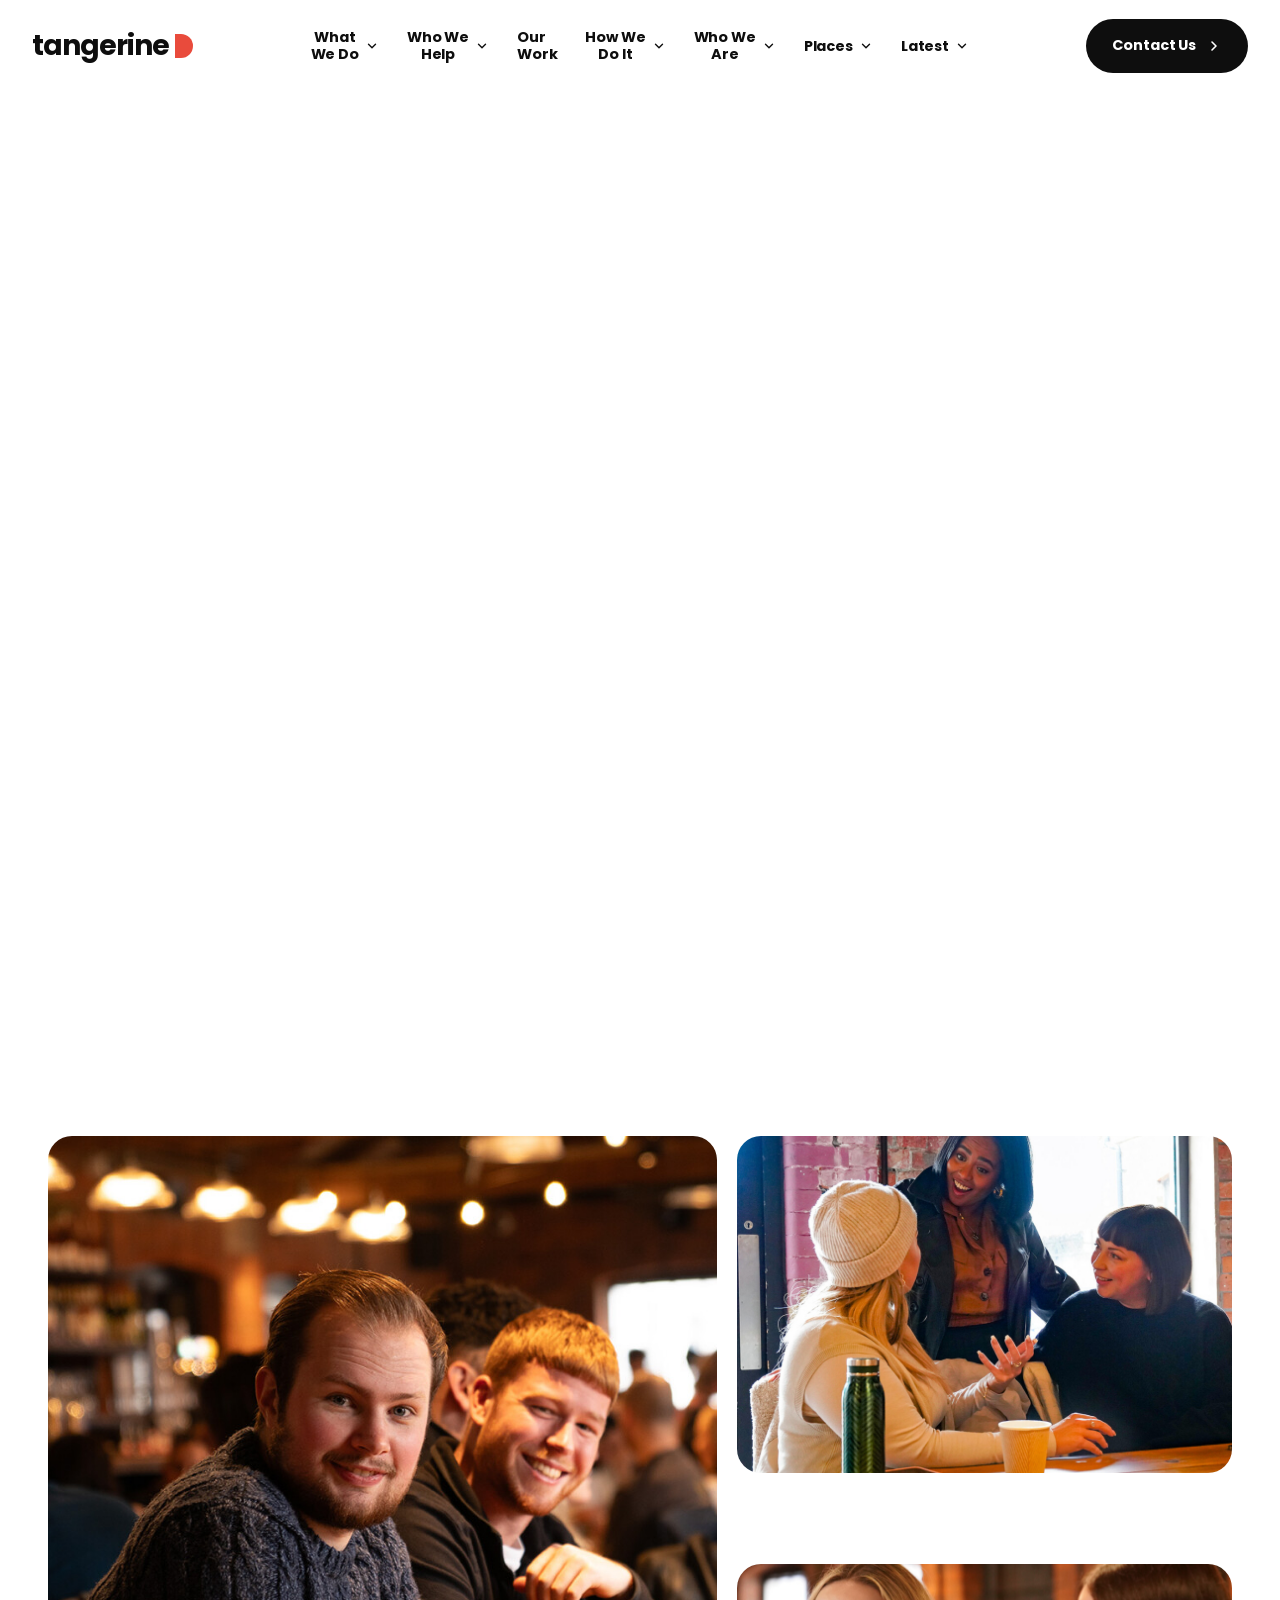
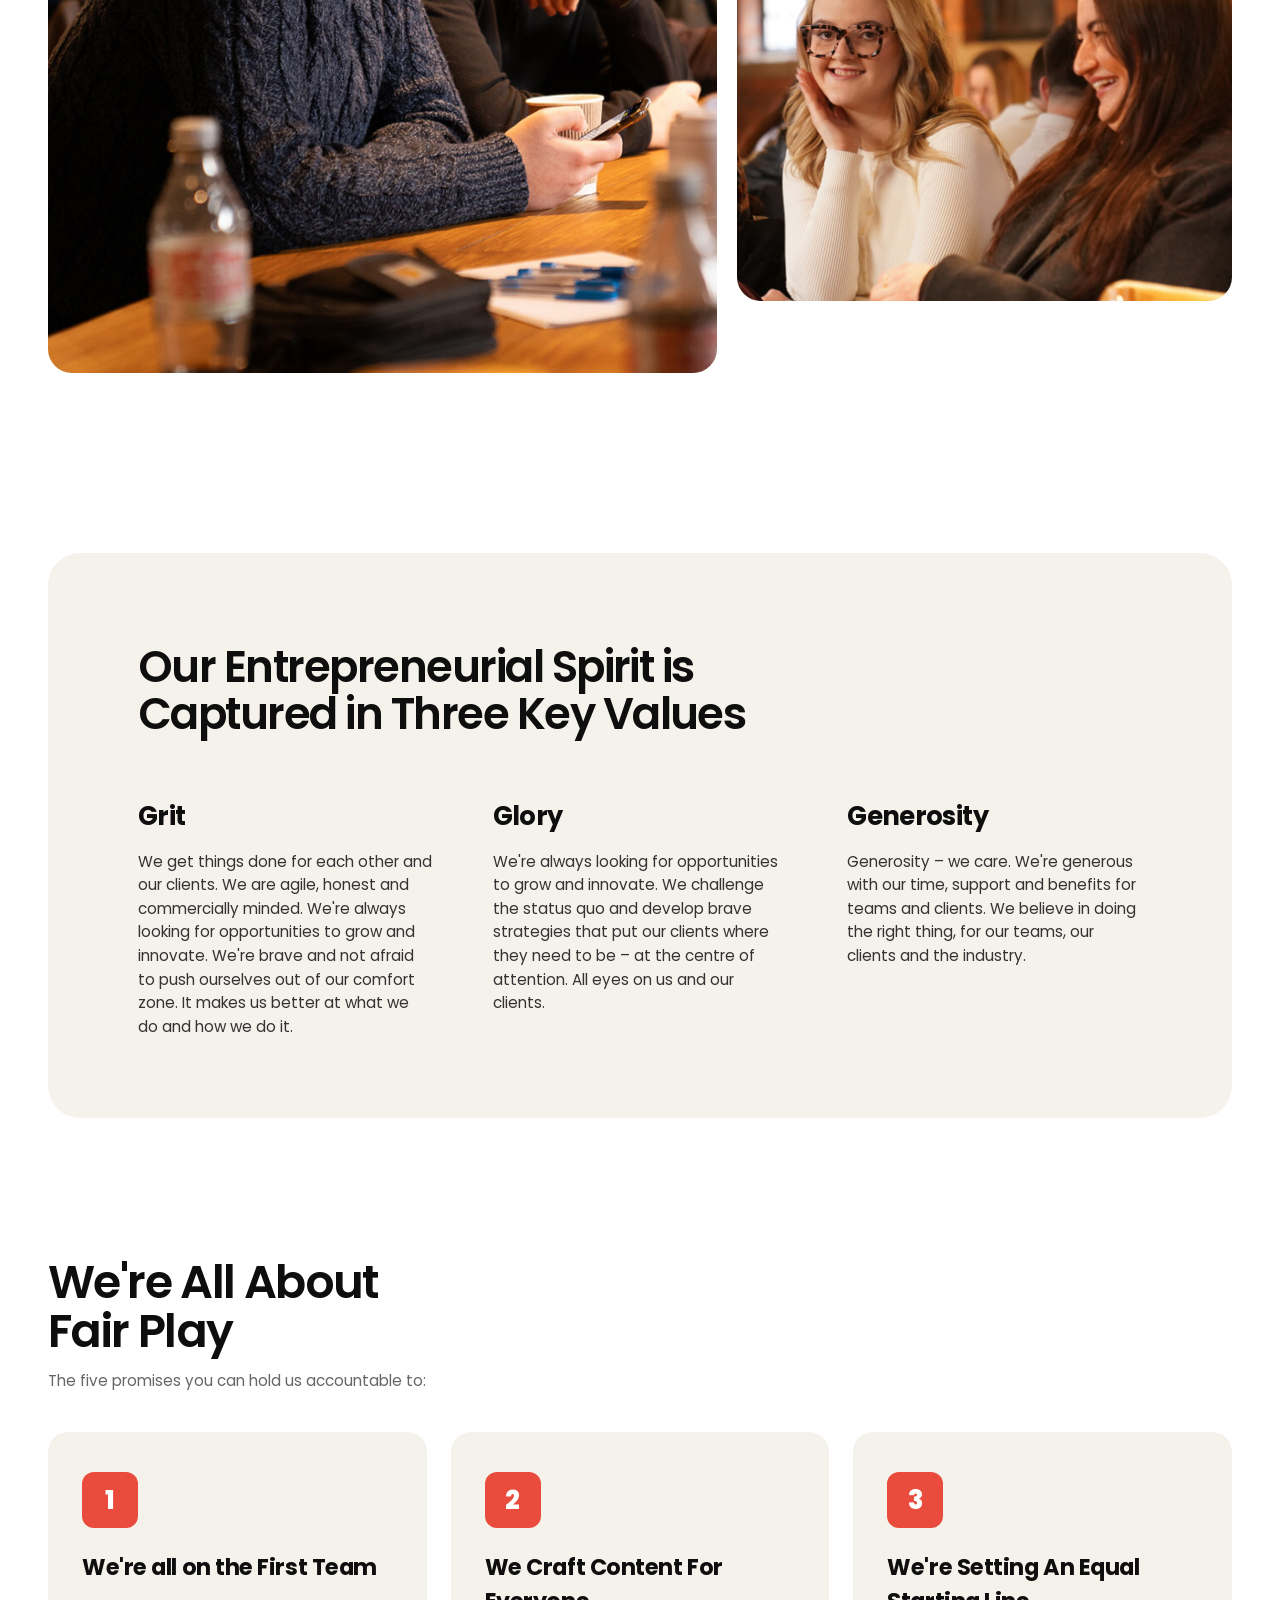
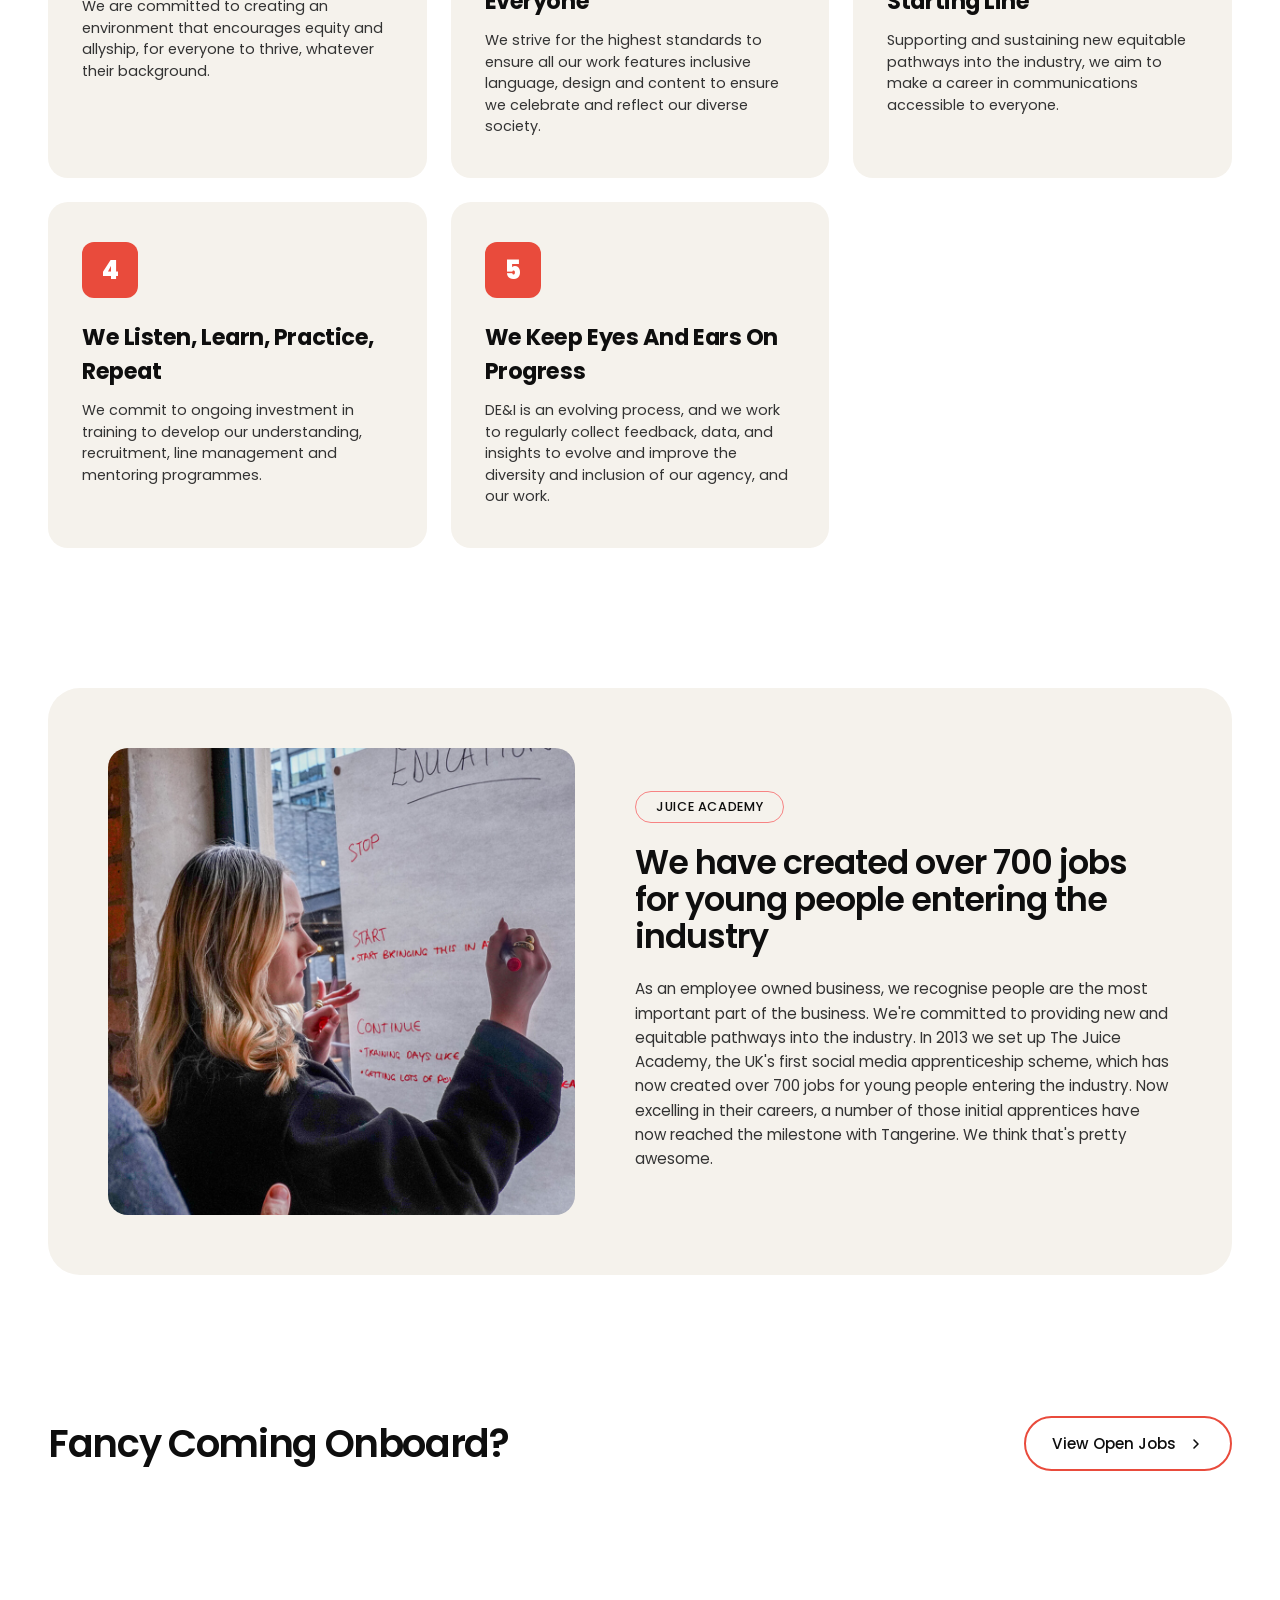
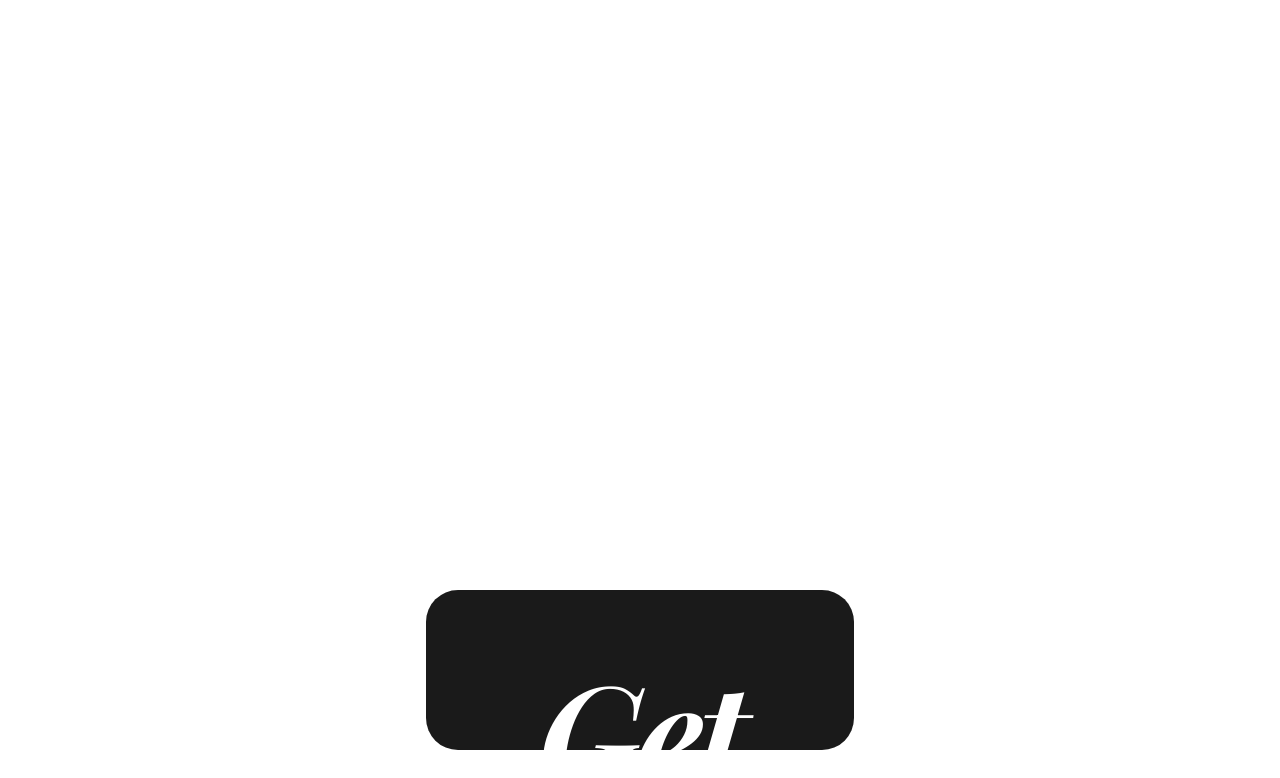
==== about.html @ 272e014d "Update" ====
<!DOCTYPE html>
<html lang="en">

<head>
  <meta charset="UTF-8" />
  <meta name="viewport" content="width=device-width, initial-scale=1.0" />
  <title>About — Tangerine</title>
  <link rel="stylesheet" href="about.css" />
  <link rel="preconnect" href="https://fonts.googleapis.com" />
  <link rel="preconnect" href="https://fonts.gstatic.com" crossorigin />
  <link href="https://fonts.googleapis.com/css2?family=Poppins:wght@400;500;600;700;800&family=Playfair+Display:ital,wght@1,600;1,700&display=swap" rel="stylesheet" />
</head>

<body>

  <!-- ============ HEADER ============ -->
  <header class="site-header">
    <div class="header-inner">
      <a href="index.html" class="logo" aria-label="Tangerine home">
        <span class="logo-text">tangerine</span>
        <span class="logo-mark" aria-hidden="true"></span>
      </a>

      <nav class="main-nav" aria-label="Primary">
        <ul class="nav-list">
          <li class="nav-item has-dropdown">
            <button class="nav-link" type="button">
              <span>What<br />We Do</span>
              <svg class="chev" viewBox="0 0 24 24" width="14" height="14"><path d="M6 9l6 6 6-6" fill="none" stroke="currentColor" stroke-width="2.4" stroke-linecap="round" stroke-linejoin="round"/></svg>
            </button>
            <div class="mega-menu"><div class="mega-inner">
              <h2 class="mega-title">What We Do</h2>
              <ul class="mega-list">
                <li><a href="pr.html" class="mega-link" style="border-top:2px solid var(--divider);"><span>PR</span></a></li>
                <li><a href="socialmedia.html" class="mega-link"><span>Social Media</span></a></li>
              </ul>
            </div></div>
          </li>

          <li class="nav-item has-dropdown">
            <button class="nav-link" type="button">
              <span>Who We<br />Help</span>
              <svg class="chev" viewBox="0 0 24 24" width="14" height="14"><path d="M6 9l6 6 6-6" fill="none" stroke="currentColor" stroke-width="2.4" stroke-linecap="round" stroke-linejoin="round"/></svg>
            </button>
            <div class="mega-menu"><div class="mega-inner">
              <h2 class="mega-title">Who We Help</h2>
              <ul class="mega-list">
                <li><a href="b2b.html" class="mega-link" style="border-top:2px solid var(--divider);"><span>B2B</span></a></li>
                <li><a href="Ecommerce.html" class="mega-link"><span>Ecommerce</span></a></li>
              </ul>
            </div></div>
          </li>

          <li class="nav-item">
            <a href="our-work.html" class="nav-link"><span>Our<br />Work</span></a>
          </li>

          <li class="nav-item has-dropdown">
            <button class="nav-link" type="button">
              <span>How We<br />Do It</span>
              <svg class="chev" viewBox="0 0 24 24" width="14" height="14"><path d="M6 9l6 6 6-6" fill="none" stroke="currentColor" stroke-width="2.4" stroke-linecap="round" stroke-linejoin="round"/></svg>
            </button>
            <div class="mega-menu"><div class="mega-inner">
              <h2 class="mega-title">How We Do It</h2>
              <ul class="mega-list">
                <li><a href="strategy.html" class="mega-link" style="border-top:2px solid var(--divider);"><span>Strategy</span></a></li>
              </ul>
            </div></div>
          </li>

          <li class="nav-item has-dropdown">
            <button class="nav-link" type="button">
              <span>Who We<br />Are</span>
              <svg class="chev" viewBox="0 0 24 24" width="14" height="14"><path d="M6 9l6 6 6-6" fill="none" stroke="currentColor" stroke-width="2.4" stroke-linecap="round" stroke-linejoin="round"/></svg>
            </button>
            <div class="mega-menu"><div class="mega-inner">
              <h2 class="mega-title">Who We Are</h2>
              <ul class="mega-list">
                <li><a href="about.html" class="mega-link" style="border-top:2px solid var(--divider);"><span>About Tangerine</span></a></li>
                <li><a href="our-careers.html" class="mega-link"><span>Our Careers</span></a></li>
              </ul>
            </div></div>
          </li>

          <li class="nav-item has-dropdown">
            <button class="nav-link" type="button">
              <span>Places</span>
              <svg class="chev" viewBox="0 0 24 24" width="14" height="14"><path d="M6 9l6 6 6-6" fill="none" stroke="currentColor" stroke-width="2.4" stroke-linecap="round" stroke-linejoin="round"/></svg>
            </button>
            <div class="mega-menu"><div class="mega-inner">
              <h2 class="mega-title">Places</h2>
              <ul class="mega-list">
                <li><a href="#" class="mega-link" style="border-top:2px solid var(--divider);"><span>Retriva</span></a></li>
                <li><a href="#" class="mega-link"><span>Micro-Lobby</span></a></li>
              </ul>
            </div></div>
          </li>

          <li class="nav-item has-dropdown">
            <button class="nav-link" type="button">
              <span>Latest</span>
              <svg class="chev" viewBox="0 0 24 24" width="14" height="14"><path d="M6 9l6 6 6-6" fill="none" stroke="currentColor" stroke-width="2.4" stroke-linecap="round" stroke-linejoin="round"/></svg>
            </button>
            <div class="mega-menu"><div class="mega-inner">
              <h2 class="mega-title">Latest</h2>
              <ul class="mega-list">
                <li><a href="#" class="mega-link" style="border-top:2px solid var(--divider);"><span>Our Blog</span></a></li>
                <li><a href="#" class="mega-link"><span>Our Reports</span></a></li>
              </ul>
            </div></div>
          </li>
        </ul>
      </nav>

      <a href="#" class="cta-button">
        <span class="cta-text">
          <span class="cta-text-inner">Contact Us</span>
          <span class="cta-text-inner cta-text-alt" aria-hidden="true">Contact Us</span>
        </span>
        <svg class="cta-arrow" viewBox="0 0 24 24" width="16" height="16"><path d="M9 6l6 6-6 6" fill="none" stroke="currentColor" stroke-width="2.4" stroke-linecap="round" stroke-linejoin="round"/></svg>
      </a>
      <button class="menu-toggle" id="menuToggle" type="button" aria-label="Open menu" aria-expanded="false" aria-controls="mobileMenu">
        <span></span><span></span><span></span>
      </button>
    </div>
  </header>

  <!-- ============ MOBILE MENU ============ -->
  <div class="mobile-menu" id="mobileMenu" aria-hidden="true">
    <button class="mm-close" id="menuClose" type="button" aria-label="Close menu">
      <svg viewBox="0 0 24 24" width="28" height="28"><path d="M6 6l12 12M18 6L6 18" fill="none" stroke="currentColor" stroke-width="2.4" stroke-linecap="round"/></svg>
    </button>

    <div class="mm-panels">
      <nav class="mm-panel is-active" data-panel="main" aria-label="Mobile">
        <ul class="mm-list">
          <li><a href="index.html" class="mm-link">Homepage</a></li>
          <li><button type="button" class="mm-link mm-more" data-open="what">What We Do <svg viewBox="0 0 24 24" width="28" height="28"><path d="M9 5l7 7-7 7" fill="none" stroke="currentColor" stroke-width="2.6" stroke-linecap="round" stroke-linejoin="round"/></svg></button></li>
          <li><button type="button" class="mm-link mm-more" data-open="help">Who We Help <svg viewBox="0 0 24 24" width="28" height="28"><path d="M9 5l7 7-7 7" fill="none" stroke="currentColor" stroke-width="2.6" stroke-linecap="round" stroke-linejoin="round"/></svg></button></li>
          <li><a href="our-work.html" class="mm-link">Our Work</a></li>
          <li><button type="button" class="mm-link mm-more" data-open="how">How We Do It <svg viewBox="0 0 24 24" width="28" height="28"><path d="M9 5l7 7-7 7" fill="none" stroke="currentColor" stroke-width="2.6" stroke-linecap="round" stroke-linejoin="round"/></svg></button></li>
          <li><button type="button" class="mm-link mm-more" data-open="who">Who We Are <svg viewBox="0 0 24 24" width="28" height="28"><path d="M9 5l7 7-7 7" fill="none" stroke="currentColor" stroke-width="2.6" stroke-linecap="round" stroke-linejoin="round"/></svg></button></li>
          <li><button type="button" class="mm-link mm-more" data-open="places">Places <svg viewBox="0 0 24 24" width="28" height="28"><path d="M9 5l7 7-7 7" fill="none" stroke="currentColor" stroke-width="2.6" stroke-linecap="round" stroke-linejoin="round"/></svg></button></li>
          <li><button type="button" class="mm-link mm-more" data-open="latest">Latest <svg viewBox="0 0 24 24" width="28" height="28"><path d="M9 5l7 7-7 7" fill="none" stroke="currentColor" stroke-width="2.6" stroke-linecap="round" stroke-linejoin="round"/></svg></button></li>
        </ul>
      </nav>

      <nav class="mm-panel" data-panel="what">
        <button type="button" class="mm-link mm-back"><svg viewBox="0 0 24 24" width="26" height="26"><path d="M15 5l-7 7 7 7" fill="none" stroke="currentColor" stroke-width="2.6" stroke-linecap="round" stroke-linejoin="round"/></svg> Back</button>
        <ul class="mm-list">
          <li><a href="pr.html" class="mm-link">PR</a></li>
          <li><a href="socialmedia.html" class="mm-link">Social Media</a></li>
        </ul>
      </nav>

      <nav class="mm-panel" data-panel="help">
        <button type="button" class="mm-link mm-back"><svg viewBox="0 0 24 24" width="26" height="26"><path d="M15 5l-7 7 7 7" fill="none" stroke="currentColor" stroke-width="2.6" stroke-linecap="round" stroke-linejoin="round"/></svg> Back</button>
        <ul class="mm-list">
          <li><a href="b2b.html" class="mm-link">B2B</a></li>
          <li><a href="Ecommerce.html" class="mm-link">Ecommerce</a></li>
        </ul>
      </nav>

      <nav class="mm-panel" data-panel="how">
        <button type="button" class="mm-link mm-back"><svg viewBox="0 0 24 24" width="26" height="26"><path d="M15 5l-7 7 7 7" fill="none" stroke="currentColor" stroke-width="2.6" stroke-linecap="round" stroke-linejoin="round"/></svg> Back</button>
        <ul class="mm-list">
          <li><a href="strategy.html" class="mm-link">Strategy</a></li>
        </ul>
      </nav>

      <nav class="mm-panel" data-panel="who">
        <button type="button" class="mm-link mm-back"><svg viewBox="0 0 24 24" width="26" height="26"><path d="M15 5l-7 7 7 7" fill="none" stroke="currentColor" stroke-width="2.6" stroke-linecap="round" stroke-linejoin="round"/></svg> Back</button>
        <ul class="mm-list">
          <li><a href="about.html" class="mm-link">About Tangerine</a></li>
          <li><a href="our-careers.html" class="mm-link">Our Careers</a></li>
        </ul>
      </nav>

      <nav class="mm-panel" data-panel="places">
        <button type="button" class="mm-link mm-back"><svg viewBox="0 0 24 24" width="26" height="26"><path d="M15 5l-7 7 7 7" fill="none" stroke="currentColor" stroke-width="2.6" stroke-linecap="round" stroke-linejoin="round"/></svg> Back</button>
        <ul class="mm-list">
          <li><a href="#" class="mm-link">Retriva</a></li>
          <li><a href="#" class="mm-link">Micro-Lobby</a></li>
        </ul>
      </nav>

      <nav class="mm-panel" data-panel="latest">
        <button type="button" class="mm-link mm-back"><svg viewBox="0 0 24 24" width="26" height="26"><path d="M15 5l-7 7 7 7" fill="none" stroke="currentColor" stroke-width="2.6" stroke-linecap="round" stroke-linejoin="round"/></svg> Back</button>
        <ul class="mm-list">
          <li><a href="#" class="mm-link">Our Blog</a></li>
          <li><a href="#" class="mm-link">Our Reports</a></li>
        </ul>
      </nav>
    </div>

    <div class="mm-footer"><a href="#" class="mm-contact">Contact Us</a></div>
  </div>

  <!-- ============ MAIN ============ -->
  <main>

    <section class="about-hero" id="aboutHero">
      <div class="about-hero-inner">
        <img src="images/about-hero.jpg" alt="Tangerine team standing outside the office" />
      </div>
    </section>

    <section class="about-intro" id="aboutIntro">
      <div class="about-intro-inner">
        <h2 class="about-intro-title" data-split>Campaign's Top<br>100 Best Places<br>to Work 2025</h2>
        <div class="about-intro-body">
          <p data-split="0.4">We are a team of 110+ entrepreneurs, experts in our respective fields. As former journalists, award-winning creators and data specialists, we know what it takes to put your brand in the moments that matter and we make it happen.</p>
          <p data-split="0.4">Fiercely independent and employee-owned we care about doing the right thing, which is why we're generous with our time, support and benefits for our teams, clients and the industry.</p>
        </div>
      </div>
    </section>

    <section class="about-grid-section" id="aboutGrid">
      <div class="about-grid-inner">
        <a href="#" class="about-card about-card-large">
          <img src="images/about-grid-1.jpg" alt="Team members at a table" />
        </a>
        <a href="#" class="about-card about-card-small">
          <img src="images/about-grid-2.jpg" alt="Team members talking" />
        </a>
        <a href="#" class="about-card about-card-small">
          <img src="images/about-grid-3.jpg" alt="Team members smiling" />
        </a>
      </div>
    </section>

    <section class="about-values" id="aboutValues">
      <div class="about-values-inner">
        <h2 class="about-values-title" data-split>Our Entrepreneurial Spirit is Captured in Three Key Values</h2>
        <div class="about-values-grid">
          <div class="about-value">
            <h3>Grit</h3>
            <p>We get things done for each other and our clients. We are agile, honest and commercially minded. We're always looking for opportunities to grow and innovate. We're brave and not afraid to push ourselves out of our comfort zone. It makes us better at what we do and how we do it.</p>
          </div>
          <div class="about-value">
            <h3>Glory</h3>
            <p>We're always looking for opportunities to grow and innovate. We challenge the status quo and develop brave strategies that put our clients where they need to be – at the centre of attention. All eyes on us and our clients.</p>
          </div>
          <div class="about-value">
            <h3>Generosity</h3>
            <p>Generosity – we care. We're generous with our time, support and benefits for teams and clients. We believe in doing the right thing, for our teams, our clients and the industry.</p>
          </div>
        </div>
      </div>
    </section>

    <section class="about-fair" id="aboutFair">
      <div class="about-fair-inner">
        <h2 class="about-fair-title" data-split>We're All About<br>Fair Play</h2>
        <p class="about-fair-sub" data-split="0.3">The five promises you can hold us accountable to:</p>

        <div class="about-fair-slider-wrap">
          <div class="about-fair-viewport" id="fairViewport">
            <div class="about-fair-track" id="fairTrack">

              <div class="fair-card">
                <span class="fair-number">1</span>
                <h3 class="fair-title">We're all on the First Team</h3>
                <p class="fair-copy">We are committed to creating an environment that encourages equity and allyship, for everyone to thrive, whatever their background.</p>
              </div>

              <div class="fair-card">
                <span class="fair-number">2</span>
                <h3 class="fair-title">We Craft Content For Everyone</h3>
                <p class="fair-copy">We strive for the highest standards to ensure all our work features inclusive language, design and content to ensure we celebrate and reflect our diverse society.</p>
              </div>

              <div class="fair-card">
                <span class="fair-number">3</span>
                <h3 class="fair-title">We're Setting An Equal Starting Line</h3>
                <p class="fair-copy">Supporting and sustaining new equitable pathways into the industry, we aim to make a career in communications accessible to everyone.</p>
              </div>

              <div class="fair-card">
                <span class="fair-number">4</span>
                <h3 class="fair-title">We Listen, Learn, Practice, Repeat</h3>
                <p class="fair-copy">We commit to ongoing investment in training to develop our understanding, recruitment, line management and mentoring programmes.</p>
              </div>

              <div class="fair-card">
                <span class="fair-number">5</span>
                <h3 class="fair-title">We Keep Eyes And Ears On Progress</h3>
                <p class="fair-copy">DE&amp;I is an evolving process, and we work to regularly collect feedback, data, and insights to evolve and improve the diversity and inclusion of our agency, and our work.</p>
              </div>

            </div>
          </div>

          <!-- Arrows only — same as careers page -->
          <div class="fair-nav" aria-label="Fair Play slider navigation">
            <button type="button" class="fair-arrow" id="fairPrev" aria-label="Previous card">
              <svg viewBox="0 0 24 24" width="20" height="20"><path d="M15 5l-7 7 7 7" fill="none" stroke="currentColor" stroke-width="2.4" stroke-linecap="round" stroke-linejoin="round"/></svg>
            </button>
            <button type="button" class="fair-arrow" id="fairNext" aria-label="Next card">
              <svg viewBox="0 0 24 24" width="20" height="20"><path d="M9 5l7 7-7 7" fill="none" stroke="currentColor" stroke-width="2.4" stroke-linecap="round" stroke-linejoin="round"/></svg>
            </button>
          </div>
        </div>
      </div>
    </section>

    <section class="about-juice" id="aboutJuice">
      <div class="about-juice-inner">
        <div class="about-juice-image">
          <img src="images/about-juice.jpg" alt="Juice Academy graduate presenting" />
        </div>
        <div class="about-juice-copy">
          <span class="about-juice-badge">Juice Academy</span>
          <h2 class="about-juice-title" data-split>We have created over 700 jobs for young people entering the industry</h2>
          <p data-split="0.4">As an employee owned business, we recognise people are the most important part of the business. We're committed to providing new and equitable pathways into the industry. In 2013 we set up The Juice Academy, the UK's first social media apprenticeship scheme, which has now created over 700 jobs for young people entering the industry. Now excelling in their careers, a number of those initial apprentices have now reached the milestone with Tangerine. We think that's pretty awesome.</p>
        </div>
      </div>
    </section>

    <section class="about-cta" id="aboutCta">
      <div class="about-cta-inner">
        <h2 class="about-cta-title" data-split>Fancy Coming Onboard?</h2>
        <a href="our-careers.html" class="about-cta-button">
          <span>View Open Jobs</span>
          <svg viewBox="0 0 24 24" width="16" height="16"><path d="M9 6l6 6-6 6" fill="none" stroke="currentColor" stroke-width="2.4" stroke-linecap="round" stroke-linejoin="round"/></svg>
        </a>
      </div>
    </section>

  </main>

  <!-- ============ FOOTER ============ -->
  <footer class="site-footer" id="siteFooter">
    <div class="footer-box" id="footerBox">
      <div class="footer-content">
        <h2 class="footer-heading">Get in touch</h2>
        <a href="#" class="footer-pill footer-contact">Contact Us</a>
        <p class="footer-tagline">Born in PR.<br />Raised in Social.<br />Digitally Native.</p>

        <div class="footer-grid">
          <div class="footer-socials">
            <a href="#" class="footer-pill">Instagram</a>
            <a href="#" class="footer-pill">Linkedin</a>
            <a href="#" class="footer-pill">X</a>
            <a href="#" class="footer-pill">YouTube</a>
          </div>

          <div class="footer-col">
            <h4>What We Do</h4>
            <a href="pr.html">PR</a><a href="socialmedia.html">Social</a><a href="our-work.html">Our Work</a>
          </div>
          <div class="footer-col">
            <h4>Who We Help</h4>
            <a href="b2b.html">B2B</a><a href="Ecommerce.html">Ecommerce</a><a href="#">Corporate</a>
          </div>
          <div class="footer-col">
            <h4>How We Do It</h4>
            <a href="strategy.html">Strategy</a>
          </div>
          <div class="footer-col">
            <h4>Who We Are</h4>
            <a href="about.html">About us</a><a href="our-careers.html">Careers</a><a href="#">Latest</a><a href="#">Contact</a>
          </div>
        </div>

        <div class="footer-bottom">
          <p>© 2026 Tangerine Bespoke website by <a href="#">mwb-agency.com</a></p>
          <div class="footer-legal">
            <a href="#">Privacy Policy</a><a href="#">Cookies Policy</a><a href="#">Terms of use</a><a href="#">Carbon Reduction Plan</a>
          </div>
        </div>
      </div>
    </div>
  </footer>

  <script>
    const header = document.querySelector('.site-header');
    window.addEventListener('scroll', () => header.classList.toggle('scrolled', window.scrollY > 8));

    // Footer box grow
    (function () {
      const footer = document.getElementById('siteFooter');
      const box = document.getElementById('footerBox');
      if (!footer || !box) return;
      function measure() {
        box.style.transition = 'none';
        box.style.width = '100%'; box.style.height = 'auto';
        const h = box.offsetHeight;
        box.style.width = ''; box.style.height = '';
        void box.offsetWidth;
        box.style.transition = '';
        footer.style.setProperty('--footer-h', h + 'px');
      }
      measure();
      window.addEventListener('load', measure);
      window.addEventListener('resize', measure);
      new IntersectionObserver((entries) => {
        entries.forEach(e => footer.classList.toggle('in-view', e.isIntersecting));
      }, { threshold: 0.25 }).observe(footer);
    })();

    // Mobile menu
    (function () {
      const toggle = document.getElementById('menuToggle');
      const menu = document.getElementById('mobileMenu');
      const closeBtn = document.getElementById('menuClose');
      if (!toggle || !menu || !closeBtn) return;
      const panels = menu.querySelectorAll('.mm-panel');
      const showPanel = name => panels.forEach(p => p.classList.toggle('is-active', p.dataset.panel === name));
      const openMenu = () => {
        showPanel('main');
        menu.classList.add('is-open');
        menu.setAttribute('aria-hidden', 'false');
        toggle.setAttribute('aria-expanded', 'true');
        document.body.classList.add('menu-open');
      };
      const closeMenu = () => {
        menu.classList.remove('is-open');
        menu.setAttribute('aria-hidden', 'true');
        toggle.setAttribute('aria-expanded', 'false');
        document.body.classList.remove('menu-open');
      };
      toggle.addEventListener('click', openMenu);
      closeBtn.addEventListener('click', closeMenu);
      menu.querySelectorAll('[data-open]').forEach(btn => btn.addEventListener('click', () => showPanel(btn.dataset.open)));
      menu.querySelectorAll('.mm-back').forEach(btn => btn.addEventListener('click', () => showPanel('main')));
      menu.querySelectorAll('a').forEach(a => a.addEventListener('click', closeMenu));
      document.addEventListener('keydown', e => {
        if (e.key === 'Escape' && menu.classList.contains('is-open')) closeMenu();
      });
      window.addEventListener('resize', () => { if (window.innerWidth > 1024) closeMenu(); });
    })();

    // Split text into animated words
    (function () {
      document.querySelectorAll('[data-split]').forEach(el => {
        const step = parseFloat(el.dataset.split) || 1;
        let i = 0;
        const walk = (node) => {
          Array.from(node.childNodes).forEach(n => {
            if (n.nodeType === 3) {
              const frag = document.createDocumentFragment();
              n.textContent.split(/(\s+)/).forEach(part => {
                if (!part) return;
                if (/^\s+$/.test(part)) { frag.appendChild(document.createTextNode(' ')); return; }
                const s = document.createElement('span');
                s.style.setProperty('--d', Math.round(i++ * step * 10) / 10);
                s.textContent = part;
                frag.appendChild(s);
              });
              node.replaceChild(frag, n);
            } else if (n.nodeType === 1 && n.tagName !== 'BR') walk(n);
          });
        };
        walk(el);
      });
    })();

    // Reversible reveal on scroll
    (function () {
      const targets = ['aboutHero', 'aboutIntro', 'aboutGrid', 'aboutValues', 'aboutFair', 'aboutJuice', 'aboutCta'];
      targets.forEach(id => {
        const el = document.getElementById(id);
        if (!el) return;
        new IntersectionObserver((entries) => {
          entries.forEach(e => {
            e.target.classList.toggle('in-view', e.isIntersecting);
          });
        }, { threshold: 0.15, rootMargin: '-5% 0px -10% 0px' }).observe(el);
      });
    })();

    // Image cards reversible reveal
    (function () {
      const cards = document.querySelectorAll('.about-card');
      if (!cards.length) return;
      const io = new IntersectionObserver((entries) => {
        entries.forEach(en => {
          en.target.classList.toggle('is-shown', en.isIntersecting);
        });
      }, { threshold: 0.1, rootMargin: '-5% 0px -10% 0px' });
      cards.forEach(c => io.observe(c));
    })();

    // ---- FAIR PLAY SLIDER (same logic as careers page) ----
    (function () {
      const track = document.getElementById('fairTrack');
      const prevBtn = document.getElementById('fairPrev');
      const nextBtn = document.getElementById('fairNext');
      if (!track || !prevBtn || !nextBtn) return;

      const cards = track.querySelectorAll('.fair-card');
      let index = 0;

      function goTo(i) {
        index = Math.max(0, Math.min(cards.length - 1, i));
        const card = cards[index];
        const offset = card.offsetLeft - track.offsetLeft;
        track.style.transform = `translateX(-${offset}px)`;
        prevBtn.disabled = index === 0;
        nextBtn.disabled = index === cards.length - 1;
      }

      prevBtn.addEventListener('click', () => goTo(index - 1));
      nextBtn.addEventListener('click', () => goTo(index + 1));

      window.addEventListener('resize', () => {
        if (window.innerWidth > 900) {
          track.style.transform = '';
          prevBtn.disabled = false;
          nextBtn.disabled = false;
        } else {
          goTo(index);
        }
      });

      if (window.innerWidth <= 900) goTo(0);
    })();
  </script>

</body>

</html>
---- about.css ----
/* ==========================================================
   ABOUT PAGE STYLESHEET
   ========================================================== */

* {
    margin: 0;
    padding: 0;
    box-sizing: border-box;
}

:root {
    --bg: #ffffff;
    --ink: #0e0e0e;
    --accent: #e94b3c;
    --panel-bg: #ffffff;
    --divider: #1a1a1a;
    --header-h: 100px;
    --header-pad: 48px;
}

body {
    font-family: 'Poppins', 'Helvetica Neue', Arial, sans-serif;
    background: var(--bg);
    color: var(--ink);
    -webkit-font-smoothing: antialiased;
    -moz-osx-font-smoothing: grayscale;
    overflow-x: clip;
}

img,
video,
svg {
    max-width: 100%;
}

/* =============== HEADER =============== */
.site-header {
    position: sticky;
    top: 0;
    z-index: 100;
    background: var(--bg);
    border-bottom: 1px solid transparent;
    transition: border-color 0.3s ease, box-shadow 0.3s ease;
}

.site-header.scrolled {
    border-bottom-color: #ececec;
    box-shadow: 0 6px 24px rgba(0, 0, 0, 0.04);
}

.header-inner {
    max-width: 1500px;
    margin: 0 auto;
    height: var(--header-h);
    padding: 0 var(--header-pad);
    display: flex;
    align-items: center;
    justify-content: space-between;
    gap: 32px;
}

.logo {
    display: inline-flex;
    align-items: center;
    gap: 6px;
    text-decoration: none;
    color: var(--ink);
    flex-shrink: 0;
}

.logo-text {
    font-size: 2rem;
    font-weight: 700;
    letter-spacing: -0.035em;
    line-height: 1;
}

.logo-mark {
    width: 22px;
    height: 30px;
    background: var(--accent);
    border-radius: 0 100px 100px 0;
    display: inline-block;
    transition: transform 0.35s cubic-bezier(0.65, 0, 0.35, 1);
}

.logo:hover .logo-mark {
    transform: translateX(4px);
}

.main-nav {
    flex: 1;
    display: flex;
    justify-content: center;
    align-items: stretch;
    height: 100%;
}

.nav-list {
    display: flex;
    align-items: stretch;
    gap: 42px;
    list-style: none;
    height: 100%;
}

.nav-item {
    display: flex;
    align-items: center;
    position: static;
}

.nav-link {
    background: none;
    border: 0;
    font: inherit;
    color: var(--ink);
    cursor: pointer;
    display: inline-flex;
    align-items: center;
    gap: 6px;
    padding: 6px 0;
    text-decoration: none;
    font-size: 1rem;
    font-weight: 700;
    line-height: 1.15;
    letter-spacing: -0.01em;
    transition: color 0.25s ease;
}

.nav-link>span {
    white-space: nowrap;
}

.nav-item:hover>.nav-link,
.nav-link:hover {
    color: #9a9a9a;
}

.chev {
    color: var(--ink);
    flex-shrink: 0;
    transition: transform 0.3s cubic-bezier(0.65, 0, 0.35, 1);
}

.nav-item.has-dropdown:hover>.nav-link .chev {
    transform: rotate(180deg);
}

.mega-menu {
    position: absolute;
    top: 101%;
    left: 0;
    right: 0;
    padding: 8px 24px 24px;
    z-index: 90;
    visibility: hidden;
    opacity: 0;
    transform: translateY(-10px);
    pointer-events: none;
    transition: opacity 0.25s ease, transform 0.35s cubic-bezier(0.65, 0, 0.35, 1), visibility 0s linear 0.25s;
}

.nav-item.has-dropdown:hover .mega-menu {
    visibility: visible;
    opacity: 1;
    transform: translateY(0);
    pointer-events: auto;
    transition: opacity 0.25s ease, transform 0.35s cubic-bezier(0.65, 0, 0.35, 1), visibility 0s;
}

.mega-inner {
    background: var(--panel-bg);
    padding: 30px;
    border-radius: 24px;
    box-shadow: 0 20px 60px rgba(0, 0, 0, 0.08), 0 4px 12px rgba(0, 0, 0, 0.04);
    max-width: 1200px;
    margin: 0 auto;
    display: grid;
    grid-template-columns: 1fr 1fr;
    gap: 64px;
    align-items: start;
}

.mega-title {
    font-size: clamp(1.75rem, 5vw, 3.5rem);
    font-weight: 600;
    letter-spacing: -0.035em;
    line-height: 1;
    color: var(--ink);
}

.mega-list {
    list-style: none;
    display: flex;
    flex-direction: column;
}

.mega-list li {
    border-bottom: 2px solid var(--divider);
}

.mega-link {
    display: block;
    padding: 4px;
    font-size: clamp(0.5rem, 2.4vw, 1.5rem);
    font-weight: 600;
    letter-spacing: -0.02em;
    text-decoration: none;
    color: #c4c4c4;
    transition: color 0.25s ease;
}

.mega-link:hover {
    color: var(--ink);
}

.cta-button {
    position: relative;
    display: inline-flex;
    align-items: center;
    justify-content: center;
    gap: 10px;
    padding: 22px 34px;
    background: var(--ink);
    color: #fff;
    text-decoration: none;
    border-radius: 999px;
    font-size: 1rem;
    font-weight: 700;
    letter-spacing: -0.01em;
    white-space: nowrap;
    overflow: hidden;
    transition: transform 0.3s ease;
    flex-shrink: 0;
}

.cta-button:active {
    transform: scale(0.97);
}

.cta-text {
    position: relative;
    z-index: 1;
    display: inline-block;
    height: 1.2em;
    overflow: hidden;
    line-height: 1.2em;
    vertical-align: middle;
}

.cta-text-inner {
    display: block;
    height: 1.2em;
    line-height: 1.2em;
    transition: transform 0.5s cubic-bezier(0.65, 0, 0.35, 1);
}

.cta-text-alt {
    font-family: 'Playfair Display', Georgia, serif;
    font-style: italic;
    font-weight: 600;
    letter-spacing: 0;
}

.cta-button:hover .cta-text-inner {
    transform: translateY(-100%);
}

.cta-arrow {
    position: relative;
    z-index: 1;
    transition: transform 0.35s cubic-bezier(0.65, 0, 0.35, 1);
}

.cta-button:hover .cta-arrow {
    transform: translateX(4px);
}

.menu-toggle {
    display: none;
    width: 56px;
    height: 56px;
    border-radius: 50%;
    border: 0;
    background: var(--ink);
    cursor: pointer;
    flex-direction: column;
    align-items: center;
    justify-content: center;
    gap: 5px;
    flex-shrink: 0;
}

.menu-toggle span {
    display: block;
    width: 22px;
    height: 2.5px;
    border-radius: 3px;
    background: #fff;
}

/* =============== MOBILE MENU =============== */
.mobile-menu {
    position: fixed;
    inset: 0;
    z-index: 300;
    background: #141414;
    color: #fff;
    display: flex;
    flex-direction: column;
    visibility: hidden;
    opacity: 0;
    pointer-events: none;
    transition: opacity 0.35s ease, visibility 0s linear 0.35s;
}

.mobile-menu.is-open {
    pointer-events: auto;
    visibility: visible;
    opacity: 1;
    transition: opacity 0.35s ease, visibility 0s;
}

body.menu-open {
    overflow: hidden;
}

.mm-close {
    position: absolute;
    top: 24px;
    right: 24px;
    z-index: 3;
    width: 64px;
    height: 64px;
    border-radius: 50%;
    border: 0;
    background: #fff;
    color: #141414;
    cursor: pointer;
    display: flex;
    align-items: center;
    justify-content: center;
    transition: transform 0.3s ease;
}

.mm-close:hover {
    transform: rotate(90deg);
}

.mm-panels {
    position: relative;
    flex: 1;
    min-height: 0;
}

.mm-panel {
    position: absolute;
    inset: 0;
    overflow-y: auto;
    padding: 110px 24px 24px;
    visibility: hidden;
    opacity: 0;
    transform: translateX(32px);
    transition: opacity 0.35s ease, transform 0.45s cubic-bezier(0.22, 1, 0.36, 1), visibility 0s linear 0.45s;
    scrollbar-width: none;
    -ms-overflow-style: none;
}

.mm-panel::-webkit-scrollbar {
    display: none;
}

.mobile-menu.is-open .mm-panel.is-active {
    visibility: visible;
    opacity: 1;
    transform: translateX(0);
    transition: opacity 0.35s ease 0.08s, transform 0.45s cubic-bezier(0.22, 1, 0.36, 1) 0.08s, visibility 0s;
}

.mm-list {
    list-style: none;
}

.mm-link {
    display: flex;
    align-items: center;
    justify-content: space-between;
    width: 100%;
    padding: 6px 0;
    background: none;
    border: 0;
    color: #fff;
    font-family: inherit;
    font-size: clamp(1.4rem, min(7vw, 5vh), 2.4rem);
    font-weight: 700;
    letter-spacing: -0.04em;
    line-height: 1.15;
    text-align: left;
    text-decoration: none;
    cursor: pointer;
}

.mm-link:hover {
    color: var(--accent);
}

.mm-more svg {
    flex-shrink: 0;
}

.mm-back {
    justify-content: flex-start;
    gap: 10px;
}

.mm-footer {
    padding: 16px 24px 36px;
    text-align: center;
    flex-shrink: 0;
}

.mm-contact {
    display: inline-flex;
    align-items: center;
    justify-content: center;
    padding: 20px 42px;
    border: 2px solid #fff;
    border-radius: 999px;
    color: #fff;
    font-size: 1.1rem;
    font-weight: 700;
    text-decoration: none;
    transition: background 0.3s ease, color 0.3s ease;
}

.mm-contact:hover {
    background: #fff;
    color: #141414;
}

/* =============== HERO =============== */
.about-hero {
    width: 100%;
    padding: 0;
    margin: 0;
    overflow: hidden;
}

.about-hero-inner {
    width: 100%;
    max-height: 620px;
    overflow: hidden;
}

.about-hero img {
    width: 100%;
    height: auto;
    display: block;
    object-fit: cover;
    transform: scale(1.06);
    opacity: 0;
    transition: transform 1.6s cubic-bezier(0.22, 1, 0.36, 1), opacity 1.2s ease;
}

.about-hero.in-view img {
    transform: scale(1);
    opacity: 1;
}

/* =============== INTRO =============== */
.about-intro {
    padding: 120px 48px 80px;
    max-width: 1500px;
    margin: 0 auto;
}

.about-intro-inner {
    display: grid;
    grid-template-columns: 1fr 1.1fr;
    gap: 80px;
    align-items: start;
}

.about-intro-title {
    font-size: clamp(2rem, 3.6vw, 3rem);
    font-weight: 600;
    line-height: 1.05;
    letter-spacing: -0.035em;
    color: var(--ink);
}

.about-intro-title span[style*="--d"] {
    display: inline-block;
    opacity: 0;
    transform: translateY(20px);
    transition: opacity 0.7s ease, transform 0.7s cubic-bezier(0.22, 1, 0.36, 1);
    transition-delay: calc(var(--d) * 0.06s);
}

.about-intro.in-view .about-intro-title span[style*="--d"] {
    opacity: 1;
    transform: translateY(0);
}

.about-intro-body p {
    font-size: 1rem;
    line-height: 1.6;
    color: #333;
    margin-bottom: 22px;
}

.about-intro-body p span[style*="--d"] {
    display: inline-block;
    opacity: 0;
    transform: translateY(12px);
    transition: opacity 0.6s ease, transform 0.6s cubic-bezier(0.22, 1, 0.36, 1);
    transition-delay: calc(0.4s + var(--d) * 0.015s);
}

.about-intro.in-view .about-intro-body p span[style*="--d"] {
    opacity: 1;
    transform: translateY(0);
}

/* =============== IMAGE GRID =============== */
.about-grid-section {
    padding: 0 48px 100px;
    max-width: 1500px;
    margin: 0 auto;
}

.about-grid-inner {
    display: grid;
    grid-template-columns: 1.15fr 0.85fr;
    grid-template-rows: auto auto;
    column-gap: 20px;
    row-gap: 20px;
    align-items: start;
}

.about-card {
    position: relative;
    border-radius: 24px;
    overflow: hidden;
    background: #eee;
    display: block;
    width: 100%;
    opacity: 0;
    transform: translateY(40px) scale(0.97);
    transition: opacity 0.9s ease, transform 1.1s cubic-bezier(0.22, 1, 0.36, 1);
}

.about-card.is-shown {
    opacity: 1;
    transform: translateY(0) scale(1);
}

.about-card img {
    width: 100%;
    height: 100%;
    object-fit: cover;
    object-position: center;
    display: block;
    transition: transform 0.9s cubic-bezier(0.22, 1, 0.36, 1);
}

.about-card:hover img {
    transform: scale(1.04);
}

.about-card-large {
    grid-column: 1 / 2;
    grid-row: 1 / 3;
    aspect-ratio: 4 / 5;
}

.about-card-small:nth-child(2) {
    grid-column: 2 / 3;
    grid-row: 1 / 2;
    aspect-ratio: 5 / 3.4;
}

.about-card-small:nth-child(3) {
    grid-column: 2 / 3;
    grid-row: 2 / 3;
    aspect-ratio: 5 / 3.4;
}

/* =============== VALUES =============== */
.about-values {
    padding: 80px 48px 100px;
    max-width: 1500px;
    margin: 0 auto;
}

.about-values-inner {
    background: #f5f2ec;
    border-radius: 32px;
    padding: 90px 90px 80px;
    opacity: 0;
    transform: translateY(40px);
    transition: opacity 0.9s ease, transform 1.2s cubic-bezier(0.22, 1, 0.36, 1);
}

.about-values.in-view .about-values-inner {
    opacity: 1;
    transform: translateY(0);
}

.about-values-title {
    font-size: clamp(1.9rem, 3.4vw, 2.9rem);
    font-weight: 600;
    line-height: 1.08;
    letter-spacing: -0.035em;
    color: var(--ink);
    margin-bottom: 60px;
    max-width: 720px;
}

.about-values-title span[style*="--d"] {
    display: inline-block;
    opacity: 0;
    transform: translateY(20px);
    transition: opacity 0.7s ease, transform 0.7s cubic-bezier(0.22, 1, 0.36, 1);
    transition-delay: calc(var(--d) * 0.05s);
}

.about-values.in-view .about-values-title span[style*="--d"] {
    opacity: 1;
    transform: translateY(0);
}

.about-values-grid {
    display: grid;
    grid-template-columns: repeat(3, 1fr);
    gap: 60px;
}

.about-value h3 {
    font-size: 1.6rem;
    font-weight: 700;
    letter-spacing: -0.025em;
    margin-bottom: 14px;
    color: var(--ink);
}

.about-value p {
    font-size: 0.95rem;
    line-height: 1.55;
    color: #333;
}

/* =============== FAIR PLAY (slider — same as careers) =============== */
.about-fair {
    padding: 40px 48px 100px;
    max-width: 1500px;
    margin: 0 auto;
}

.about-fair-title {
    font-size: clamp(2rem, 3.6vw, 3rem);
    font-weight: 600;
    line-height: 1.05;
    letter-spacing: -0.035em;
    color: var(--ink);
    margin-bottom: 14px;
}

.about-fair-title span[style*="--d"] {
    display: inline-block;
    opacity: 0;
    transform: translateY(20px);
    transition: opacity 0.7s ease, transform 0.7s cubic-bezier(0.22, 1, 0.36, 1);
    transition-delay: calc(var(--d) * 0.06s);
}

.about-fair.in-view .about-fair-title span[style*="--d"] {
    opacity: 1;
    transform: translateY(0);
}

.about-fair-sub {
    font-size: 0.95rem;
    color: #666;
    margin-bottom: 40px;
}

.about-fair-sub span[style*="--d"] {
    display: inline-block;
    opacity: 0;
    transform: translateY(12px);
    transition: opacity 0.6s ease, transform 0.6s cubic-bezier(0.22, 1, 0.36, 1);
    transition-delay: calc(0.4s + var(--d) * 0.03s);
}

.about-fair.in-view .about-fair-sub span[style*="--d"] {
    opacity: 1;
    transform: translateY(0);
}

.about-fair-slider-wrap {
    position: relative;
}

.about-fair-viewport {
    overflow: hidden;
    width: 100%;
}

.about-fair-track {
    display: grid;
    grid-template-columns: repeat(3, 1fr);
    gap: 24px;
    transition: transform 0.55s cubic-bezier(0.22, 1, 0.36, 1);
    will-change: transform;
}

.fair-card {
    background: #f5f2ec;
    border-radius: 20px;
    padding: 40px 34px;
    opacity: 0;
    transform: translateY(30px);
    transition: opacity 0.7s ease, transform 0.9s cubic-bezier(0.22, 1, 0.36, 1);
    box-sizing: border-box;
}

.about-fair.in-view .fair-card {
    opacity: 1;
    transform: translateY(0);
}

.about-fair.in-view .fair-card:nth-child(1) { transition-delay: 0.20s; }
.about-fair.in-view .fair-card:nth-child(2) { transition-delay: 0.30s; }
.about-fair.in-view .fair-card:nth-child(3) { transition-delay: 0.40s; }
.about-fair.in-view .fair-card:nth-child(4) { transition-delay: 0.50s; }
.about-fair.in-view .fair-card:nth-child(5) { transition-delay: 0.60s; }

.fair-number {
    display: inline-flex;
    align-items: center;
    justify-content: center;
    width: 56px;
    height: 56px;
    background: var(--accent);
    color: #fff;
    font-size: 1.6rem;
    font-weight: 800;
    border-radius: 12px;
    margin-bottom: 22px;
}

.fair-title {
    font-size: 1.4rem;
    font-weight: 700;
    letter-spacing: -0.02em;
    margin-bottom: 12px;
    color: var(--ink);
}

.fair-copy {
    font-size: 0.9rem;
    line-height: 1.5;
    color: #333;
}

/* Nav — hidden on desktop (only visible on mobile) */
.fair-nav {
    display: none;
}

/* =============== JUICE ACADEMY =============== */
.about-juice {
    padding: 40px 48px 100px;
    max-width: 1500px;
    margin: 0 auto;
}

.about-juice-inner {
    background: #f5f2ec;
    border-radius: 32px;
    padding: 60px;
    display: grid;
    grid-template-columns: 1fr 1.15fr;
    gap: 60px;
    align-items: center;
    opacity: 0;
    transform: translateY(40px);
    transition: opacity 0.9s ease, transform 1.2s cubic-bezier(0.22, 1, 0.36, 1);
}

.about-juice.in-view .about-juice-inner {
    opacity: 1;
    transform: translateY(0);
}

.about-juice-image {
    border-radius: 20px;
    overflow: hidden;
    aspect-ratio: 1 / 1;
}

.about-juice-image img {
    width: 100%;
    height: 100%;
    object-fit: cover;
    display: block;
}

.about-juice-badge {
    display: inline-block;
    font-family: 'Poppins', sans-serif;
    font-size: 0.8rem;
    font-weight: 500;
    text-transform: uppercase;
    border: 1px solid #F78383;
    padding: 6px 20px;
    border-radius: 30px;
    letter-spacing: 0.05em;
    margin-bottom: 22px;
    opacity: 0;
    transform: translateY(15px);
    transition: opacity 0.6s ease, transform 0.6s ease;
}

.about-juice.in-view .about-juice-badge {
    opacity: 1;
    transform: translateY(0);
}

.about-juice-title {
    font-size: clamp(1.6rem, 2.6vw, 2.2rem);
    font-weight: 600;
    line-height: 1.1;
    letter-spacing: -0.03em;
    margin-bottom: 22px;
    color: var(--ink);
}

.about-juice-title span[style*="--d"] {
    display: inline-block;
    opacity: 0;
    transform: translateY(18px);
    transition: opacity 0.7s ease, transform 0.7s cubic-bezier(0.22, 1, 0.36, 1);
    transition-delay: calc(0.3s + var(--d) * 0.05s);
}

.about-juice.in-view .about-juice-title span[style*="--d"] {
    opacity: 1;
    transform: translateY(0);
}

.about-juice-copy p {
    font-size: 0.95rem;
    line-height: 1.6;
    color: #333;
}

.about-juice-copy p span[style*="--d"] {
    display: inline-block;
    opacity: 0;
    transform: translateY(12px);
    transition: opacity 0.6s ease, transform 0.6s cubic-bezier(0.22, 1, 0.36, 1);
    transition-delay: calc(0.7s + var(--d) * 0.012s);
}

.about-juice.in-view .about-juice-copy p span[style*="--d"] {
    opacity: 1;
    transform: translateY(0);
}

/* =============== FANCY COMING ONBOARD? =============== */
.about-cta {
    padding: 40px 48px 120px;
    max-width: 1500px;
    margin: 0 auto;
}

.about-cta-inner {
    display: flex;
    justify-content: space-between;
    align-items: center;
    gap: 32px;
    flex-wrap: wrap;
}

.about-cta-title {
    font-size: clamp(1.75rem, 3vw, 2.4rem);
    font-weight: 600;
    letter-spacing: -0.035em;
    color: var(--ink);
}

.about-cta-title span[style*="--d"] {
    display: inline-block;
    opacity: 0;
    transform: translateY(20px);
    transition: opacity 0.7s ease, transform 0.7s cubic-bezier(0.22, 1, 0.36, 1);
    transition-delay: calc(var(--d) * 0.06s);
}

.about-cta.in-view .about-cta-title span[style*="--d"] {
    opacity: 1;
    transform: translateY(0);
}

.about-cta-button {
    display: inline-flex;
    align-items: center;
    gap: 12px;
    padding: 14px 26px;
    border: 2px solid var(--accent);
    border-radius: 999px;
    color: var(--ink);
    background: transparent;
    font-size: 0.95rem;
    font-weight: 500;
    text-decoration: none;
    opacity: 0;
    transform: translateY(20px);
    transition: opacity 0.7s ease 0.3s, transform 0.7s cubic-bezier(0.22, 1, 0.36, 1) 0.3s, background 0.3s ease, color 0.3s ease;
}

.about-cta.in-view .about-cta-button {
    opacity: 1;
    transform: translateY(0);
}

.about-cta-button:hover {
    background: var(--accent);
    color: #fff;
}

.about-cta-button svg {
    transition: transform 0.3s ease;
}

.about-cta-button:hover svg {
    transform: translateX(4px);
}

/* =============== FOOTER =============== */
.site-footer {
    padding: 0 28px 28px;
    min-height: var(--footer-h, 500px);
    display: flex;
    align-items: flex-end;
    justify-content: center;
}

.footer-box {
    background: #1a1a1a;
    color: #fff;
    border-radius: 32px;
    overflow: hidden;
    width: 35%;
    height: 160px;
    transition: width 1.4s cubic-bezier(0.22, 1, 0.36, 1), height 1.4s cubic-bezier(0.22, 1, 0.36, 1);
}

.site-footer.in-view .footer-box {
    width: 100%;
    height: var(--footer-h, auto);
}

.footer-content {
    padding: 70px 60px 28px;
    opacity: 0;
    transform: translateY(24px);
    transition: opacity 0.9s ease, transform 0.9s cubic-bezier(0.22, 1, 0.36, 1);
}

.site-footer.in-view .footer-content {
    opacity: 1;
    transform: translateY(0);
    transition-delay: 1.4s;
}

.footer-heading {
    font-family: 'Playfair Display', Georgia, serif;
    font-style: italic;
    font-weight: 700;
    font-size: clamp(4.5rem, 11vw, 10rem);
    letter-spacing: -0.04em;
    line-height: 1;
    text-align: center;
    margin-bottom: 16px;
}

.footer-pill {
    display: inline-flex;
    align-items: center;
    justify-content: center;
    border: 1.5px solid var(--accent);
    border-radius: 999px;
    color: #fff;
    text-decoration: none;
    font-size: 0.9rem;
    font-weight: 600;
    transition: background 0.3s ease;
}

.footer-pill:hover {
    background: var(--accent);
}

.footer-contact {
    display: flex;
    width: max-content;
    margin: 0 auto;
    padding: 14px 28px;
}

.footer-tagline {
    text-align: center;
    font-size: 0.85rem;
    font-weight: 700;
    line-height: 1.4;
    margin: 28px 0 56px;
}

.footer-grid {
    display: grid;
    grid-template-columns: 1.1fr repeat(4, 1fr);
    gap: 32px;
    max-width: 1100px;
    margin: 0 auto 56px;
    align-items: start;
}

.footer-socials {
    display: flex;
    flex-direction: column;
    gap: 18px;
    max-width: 143px;
}

.footer-socials .footer-pill {
    padding: 15px 0;
}

.footer-col {
    display: flex;
    flex-direction: column;
    gap: 8px;
}

.footer-col h4 {
    font-size: 1rem;
    font-weight: 700;
    margin-bottom: 10px;
}

.footer-col a {
    color: #fff;
    text-decoration: none;
    font-size: 1rem;
    font-weight: 500;
    transition: color 0.25s ease;
}

.footer-col a:hover {
    color: var(--accent);
}

.footer-bottom {
    display: flex;
    justify-content: space-between;
    align-items: center;
    gap: 24px;
    max-width: 1100px;
    margin: 0 auto;
    font-size: 0.7rem;
    font-weight: 600;
}

.footer-bottom a {
    color: #fff;
}

.footer-legal {
    display: flex;
    gap: 24px;
    flex-wrap: wrap;
}

.footer-legal a {
    text-decoration: none;
}

/* =============== RESPONSIVE =============== */
@media (min-width: 1025px) {

    .mobile-menu,
    .menu-toggle {
        display: none !important;
    }
}

@media (max-width: 1024px) {

    .main-nav,
    .header-inner>.cta-button {
        display: none;
    }

    .menu-toggle {
        display: flex;
    }

    .header-inner {
        justify-content: space-between;
    }
}

@media (max-width: 1280px) {
    :root {
        --header-pad: 32px;
        --header-h: 92px;
    }

    .nav-list {
        gap: 28px;
    }

    .nav-link {
        font-size: 0.9rem;
    }

    .logo-text {
        font-size: 1.75rem;
    }

    .logo-mark {
        width: 18px;
        height: 24px;
    }

    .cta-button {
        padding: 18px 26px;
        font-size: 0.9rem;
    }

    .mega-inner {
        gap: 48px;
    }
}

@media (max-width: 1100px) {
    .nav-list {
        gap: 20px;
    }

    .nav-link {
        font-size: 0.82rem;
    }
}

@media (max-width: 900px) {
    :root {
        --header-pad: 20px;
        --header-h: 72px;
    }

    .logo-text {
        font-size: 1.5rem;
    }

    .logo-mark {
        width: 15px;
        height: 20px;
    }

    .cta-button {
        padding: 14px 22px;
        font-size: 0.85rem;
    }

    /* Hero */
    .about-hero-inner {
        max-height: 380px;
    }

    /* Intro */
    .about-intro {
        padding: 60px 20px 40px;
    }

    .about-intro-inner {
        grid-template-columns: 1fr;
        gap: 32px;
    }

    /* Image grid */
    .about-grid-section {
        padding: 0 20px 60px;
    }

    .about-grid-inner {
        grid-template-columns: 1fr;
        grid-template-rows: auto;
        row-gap: 16px;
        column-gap: 0;
    }

    .about-card-large,
    .about-card-small:nth-child(2),
    .about-card-small:nth-child(3) {
        grid-column: 1 / -1;
        grid-row: auto;
        width: 100%;
        aspect-ratio: 16 / 10;
    }

    /* Values */
    .about-values {
        padding: 40px 20px 60px;
    }

    .about-values-inner {
        padding: 48px 28px;
    }

    .about-values-grid {
        grid-template-columns: 1fr;
        gap: 36px;
    }

    /* ---------- FAIR PLAY SLIDER (mobile) — same as careers ---------- */
    .about-fair {
        padding: 20px 20px 60px;
    }

    .about-fair-slider-wrap {
        overflow: hidden;
        margin: 0 -20px;
    }

    .about-fair-viewport {
        overflow: hidden;
    }

    .about-fair-track {
        display: flex;
        flex-wrap: nowrap;
        gap: 16px;
        padding: 0 20px 8px;
        transition: transform 0.55s cubic-bezier(0.22, 1, 0.36, 1);
        will-change: transform;
    }

    .fair-card {
        flex: 0 0 calc(100% - 40px);
        opacity: 1 !important;
        transform: none !important;
        transition: none !important;
        padding: 32px 26px;
    }

    .about-fair.in-view .fair-card:nth-child(n) {
        transition-delay: 0s !important;
    }

    .fair-nav {
        display: flex;
        align-items: center;
        justify-content: center;
        gap: 18px;
        margin-top: 24px;
    }

    .fair-arrow {
        width: 48px;
        height: 48px;
        border-radius: 50%;
        border: 1.5px solid var(--ink);
        background: transparent;
        color: var(--ink);
        display: inline-flex;
        align-items: center;
        justify-content: center;
        cursor: pointer;
        transition: background 0.25s ease, color 0.25s ease, opacity 0.25s ease;
    }

    .fair-arrow:hover:not(:disabled) {
        background: var(--ink);
        color: #fff;
    }

    .fair-arrow:disabled {
        opacity: 0.3;
        cursor: not-allowed;
    }

    /* Juice */
    .about-juice {
        padding: 20px 20px 60px;
    }

    .about-juice-inner {
        grid-template-columns: 1fr;
        gap: 32px;
        padding: 32px 24px;
    }

    .about-juice-image {
        aspect-ratio: 4 / 3;
    }

    /* CTA */
    .about-cta {
        padding: 20px 20px 60px;
    }

    .about-cta-inner {
        flex-direction: column;
        align-items: flex-start;
    }

    /* Footer */
    .site-footer {
        padding: 0 12px 12px;
    }

    .footer-box {
        border-radius: 24px;
        width: 60%;
    }

    .footer-content {
        padding: 48px 24px 24px;
    }

    .footer-grid {
        grid-template-columns: 1fr 1fr;
    }

    .footer-socials {
        grid-column: 1 / -1;
        flex-direction: row;
        flex-wrap: wrap;
        max-width: none;
    }

    .footer-socials .footer-pill {
        padding: 12px 20px;
    }

    .footer-bottom {
        flex-direction: column;
        align-items: flex-start;
    }
}

@media (max-width: 600px) {
    .logo-text {
        font-size: 1.4rem;
    }

    .menu-toggle {
        width: 48px;
        height: 48px;
        gap: 4px;
    }

    .menu-toggle span {
        width: 20px;
        height: 2px;
    }

    .mm-close {
        width: 52px;
        height: 52px;
        top: 12px;
        right: 16px;
    }

    .mm-panel {
        padding: 84px 20px 20px;
    }

    .about-hero-inner {
        max-height: 260px;
    }

    .about-intro {
        padding: 40px 16px 24px;
    }

    .about-intro-title {
        font-size: clamp(1.9rem, 8vw, 2.4rem);
    }

    .about-intro-body p {
        font-size: 0.95rem;
    }

    .about-grid-section {
        padding: 0 16px 40px;
    }

    .about-grid-inner {
        row-gap: 12px;
        column-gap: 0;
    }

    .about-card {
        border-radius: 18px;
    }

    .about-card-large,
    .about-card-small:nth-child(2),
    .about-card-small:nth-child(3) {
        aspect-ratio: 16 / 10;
    }

    .about-values {
        padding: 20px 16px 40px;
    }

    .about-values-inner {
        padding: 32px 20px;
        border-radius: 20px;
    }

    .about-value h3 {
        font-size: 1.35rem;
    }

    /* Fair play slider on phones */
    .about-fair {
        padding: 20px 16px 40px;
    }

    .about-fair-title {
        font-size: clamp(1.8rem, 8vw, 2.4rem);
    }

    .about-fair-slider-wrap {
        margin: 0 -16px;
    }

    .about-fair-track {
        gap: 12px;
        padding: 0 16px 8px;
    }

    .fair-card {
        flex: 0 0 calc(100% - 32px);
        padding: 26px 22px;
    }

    .fair-title {
        font-size: 1.2rem;
    }

    .fair-number {
        width: 48px;
        height: 48px;
        font-size: 1.3rem;
        margin-bottom: 18px;
    }

    .fair-copy {
        font-size: 0.88rem;
    }

    .about-juice {
        padding: 20px 16px 40px;
    }

    .about-juice-inner {
        padding: 24px 18px;
    }

    .about-juice-title {
        font-size: 1.4rem;
    }

    .about-cta {
        padding: 20px 16px 60px;
    }

    .footer-grid {
        grid-template-columns: 1fr 1fr;
        gap: 28px 16px;
        margin-bottom: 36px;
    }

    .footer-legal {
        gap: 12px 18px;
    }
}

@media (max-width: 380px) {
    .footer-grid {
        grid-template-columns: 1fr;
    }

    .fair-card {
        flex: 0 0 calc(100% - 24px);
    }
}
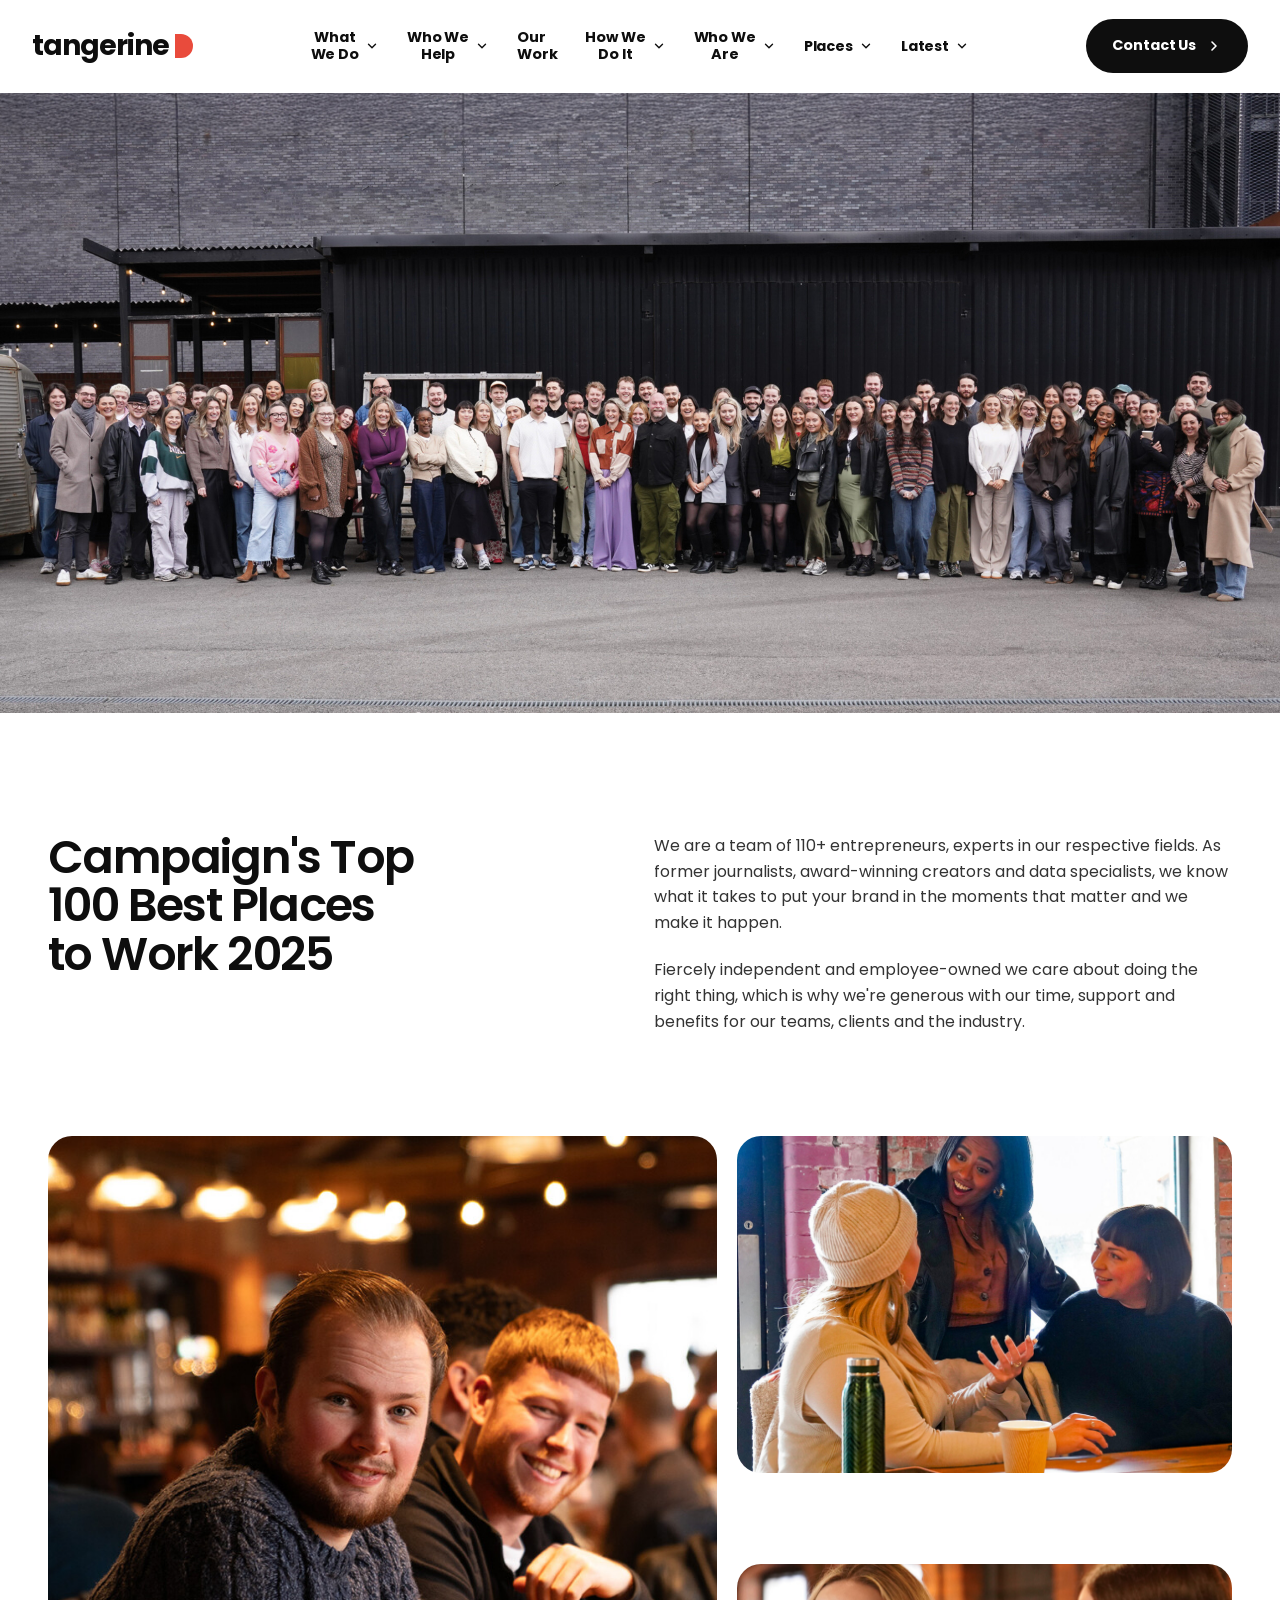
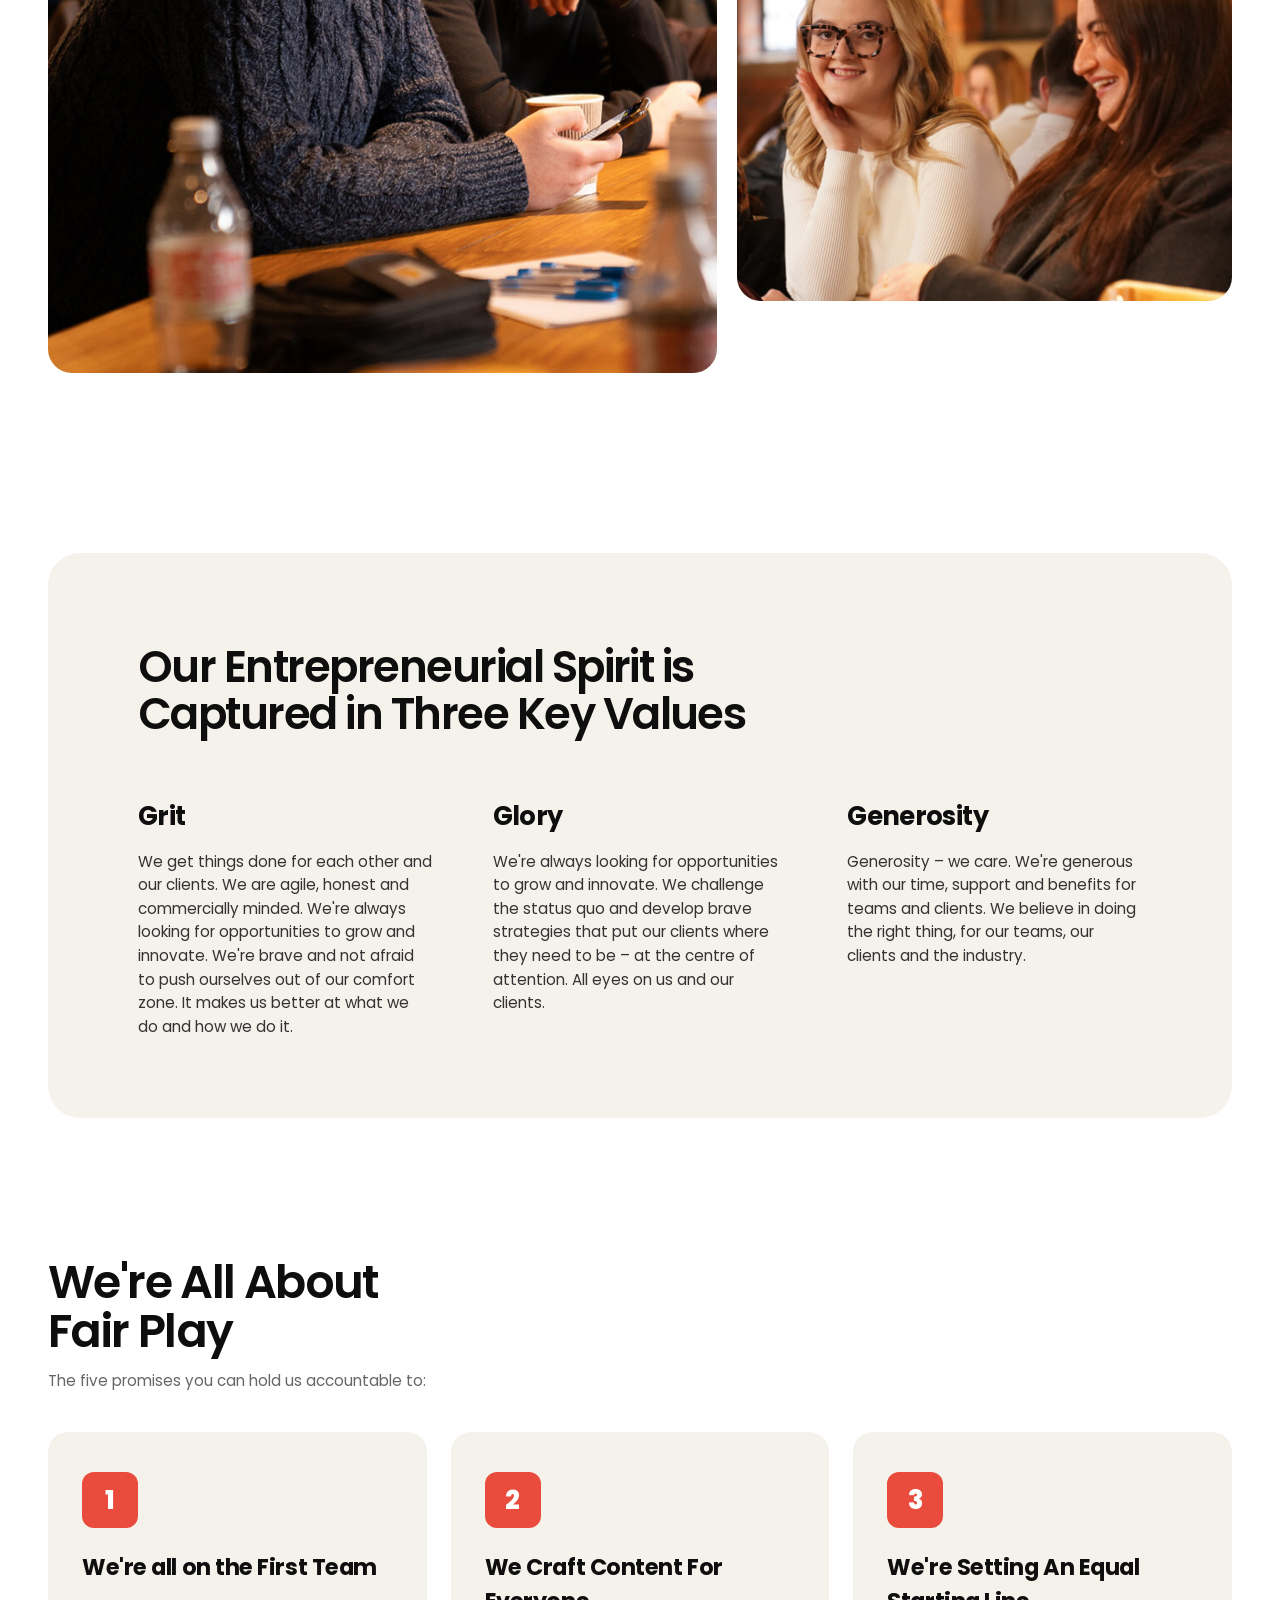
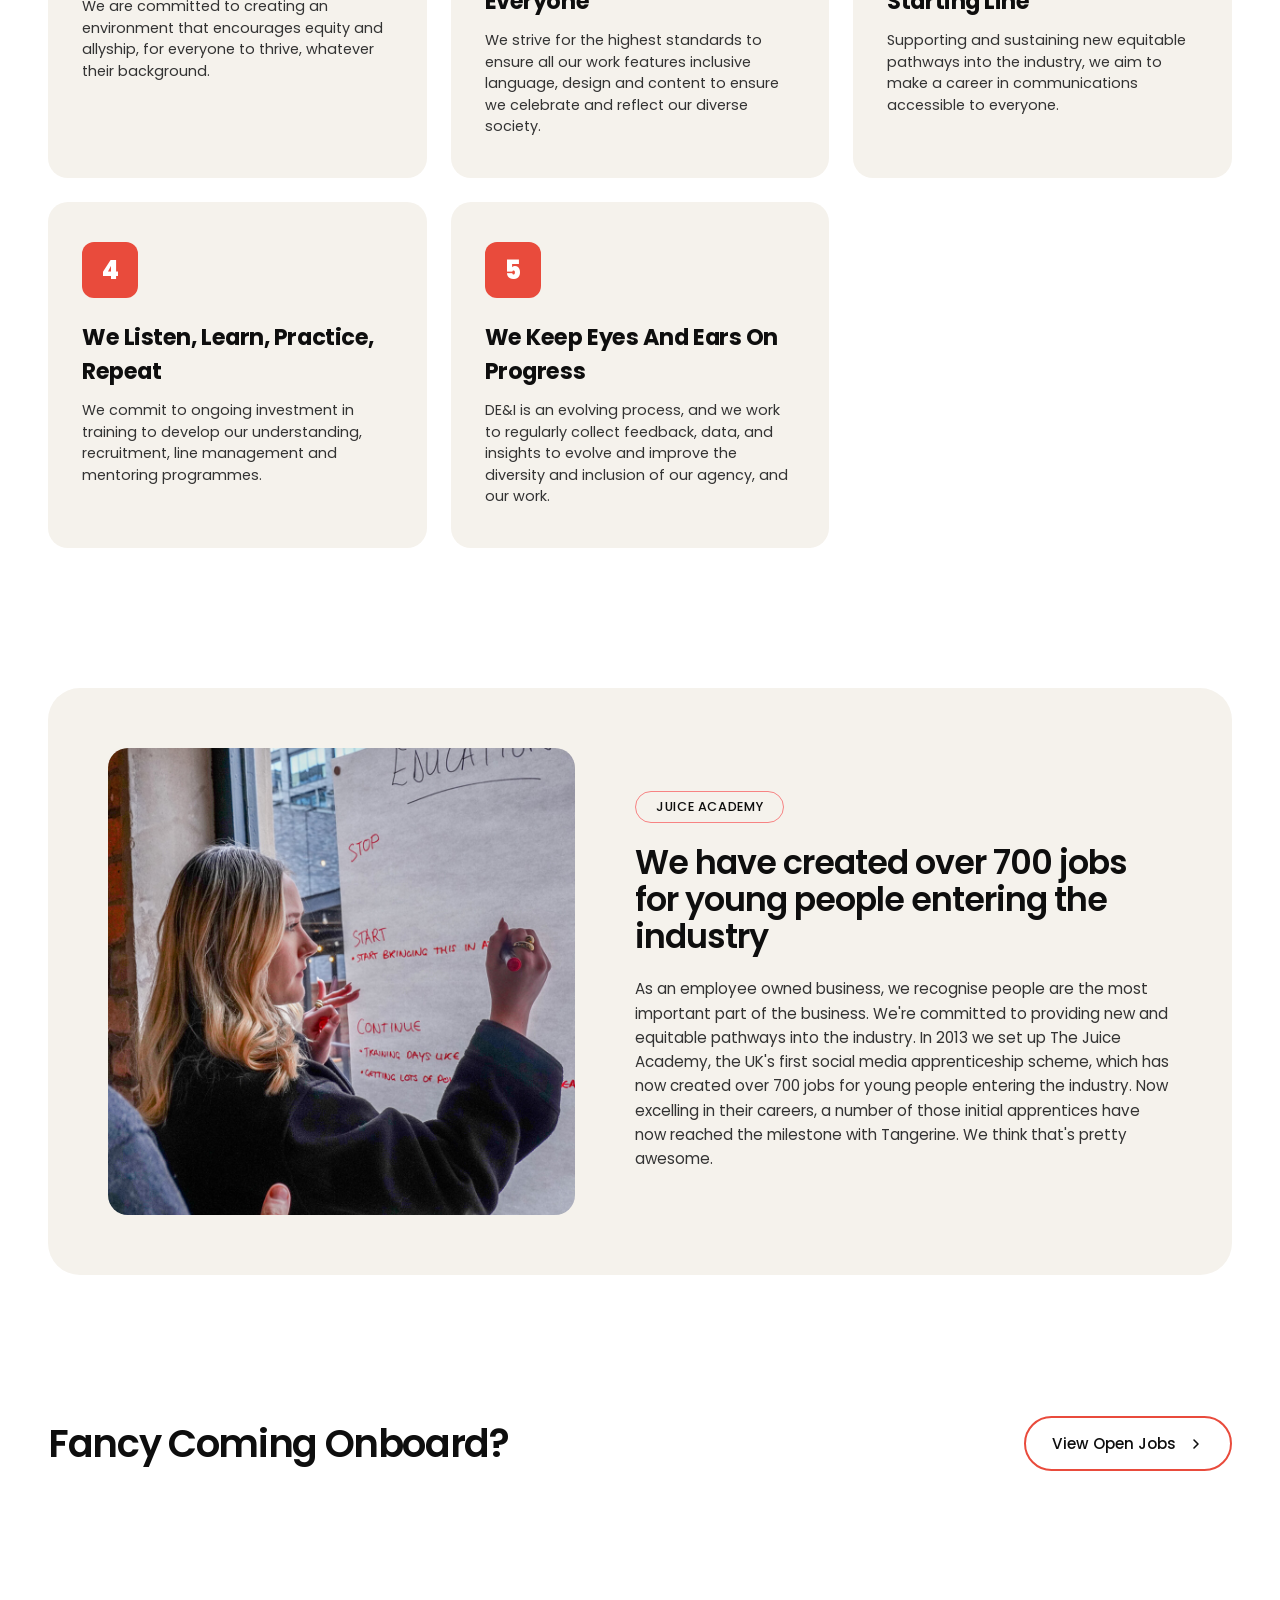
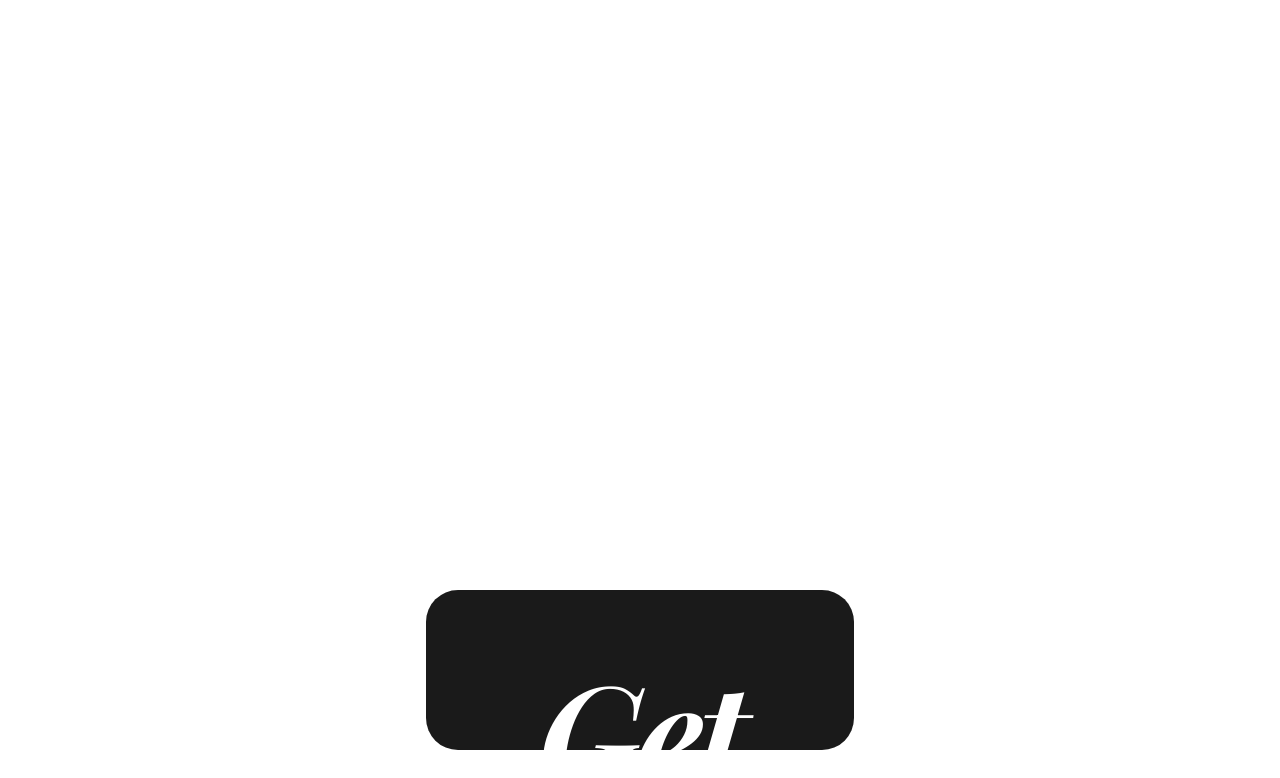
==== commit 50e6ab7c: "little fixation" ====
--- a/about.html
+++ b/about.html
@@ -13,7 +13,6 @@
 
 <body>
 
-  <!-- ============ HEADER ============ -->
   <header class="site-header">
     <div class="header-inner">
       <a href="index.html" class="logo" aria-label="Tangerine home">
@@ -90,8 +89,8 @@
             <div class="mega-menu"><div class="mega-inner">
               <h2 class="mega-title">Places</h2>
               <ul class="mega-list">
-                <li><a href="#" class="mega-link" style="border-top:2px solid var(--divider);"><span>Retriva</span></a></li>
-                <li><a href="#" class="mega-link"><span>Micro-Lobby</span></a></li>
+                <li><a href="retriva.html" class="mega-link" style="border-top:2px solid var(--divider);"><span>Retriva</span></a></li>
+                <li><a href="micro-lobby.html" class="mega-link"><span>Micro-Lobby</span></a></li>
               </ul>
             </div></div>
           </li>
@@ -104,15 +103,15 @@
             <div class="mega-menu"><div class="mega-inner">
               <h2 class="mega-title">Latest</h2>
               <ul class="mega-list">
-                <li><a href="#" class="mega-link" style="border-top:2px solid var(--divider);"><span>Our Blog</span></a></li>
-                <li><a href="#" class="mega-link"><span>Our Reports</span></a></li>
+                <li><a href="our-blog.html" class="mega-link" style="border-top:2px solid var(--divider);"><span>Our Blog</span></a></li>
+                <li><a href="our-reports.html" class="mega-link"><span>Our Reports</span></a></li>
               </ul>
             </div></div>
           </li>
         </ul>
       </nav>
 
-      <a href="#" class="cta-button">
+      <a href="contact.html" class="cta-button">
         <span class="cta-text">
           <span class="cta-text-inner">Contact Us</span>
           <span class="cta-text-inner cta-text-alt" aria-hidden="true">Contact Us</span>
@@ -125,8 +124,7 @@
     </div>
   </header>
 
-  <!-- ============ MOBILE MENU ============ -->
-  <div class="mobile-menu" id="mobileMenu" aria-hidden="true">
+   <div class="mobile-menu" id="mobileMenu" aria-hidden="true">
     <button class="mm-close" id="menuClose" type="button" aria-label="Close menu">
       <svg viewBox="0 0 24 24" width="28" height="28"><path d="M6 6l12 12M18 6L6 18" fill="none" stroke="currentColor" stroke-width="2.4" stroke-linecap="round"/></svg>
     </button>
@@ -179,21 +177,21 @@
       <nav class="mm-panel" data-panel="places">
         <button type="button" class="mm-link mm-back"><svg viewBox="0 0 24 24" width="26" height="26"><path d="M15 5l-7 7 7 7" fill="none" stroke="currentColor" stroke-width="2.6" stroke-linecap="round" stroke-linejoin="round"/></svg> Back</button>
         <ul class="mm-list">
-          <li><a href="#" class="mm-link">Retriva</a></li>
-          <li><a href="#" class="mm-link">Micro-Lobby</a></li>
+          <li><a href="retriva.html" class="mm-link">Retriva</a></li>
+          <li><a href="micro-lobby.html" class="mm-link">Micro-Lobby</a></li>
         </ul>
       </nav>
 
       <nav class="mm-panel" data-panel="latest">
         <button type="button" class="mm-link mm-back"><svg viewBox="0 0 24 24" width="26" height="26"><path d="M15 5l-7 7 7 7" fill="none" stroke="currentColor" stroke-width="2.6" stroke-linecap="round" stroke-linejoin="round"/></svg> Back</button>
         <ul class="mm-list">
-          <li><a href="#" class="mm-link">Our Blog</a></li>
-          <li><a href="#" class="mm-link">Our Reports</a></li>
+          <li><a href="our-blog.html" class="mm-link">Our Blog</a></li>
+          <li><a href="our-reports.html" class="mm-link">Our Reports</a></li>
         </ul>
       </nav>
     </div>
 
-    <div class="mm-footer"><a href="#" class="mm-contact">Contact Us</a></div>
+    <div class="mm-footer"><a href="contact.html" class="mm-contact">Contact Us</a></div>
   </div>
 
   <!-- ============ MAIN ============ -->
@@ -334,7 +332,7 @@
     <div class="footer-box" id="footerBox">
       <div class="footer-content">
         <h2 class="footer-heading">Get in touch</h2>
-        <a href="#" class="footer-pill footer-contact">Contact Us</a>
+        <a href="contact.html" class="footer-pill footer-contact">Contact Us</a>
         <p class="footer-tagline">Born in PR.<br />Raised in Social.<br />Digitally Native.</p>
 
         <div class="footer-grid">
@@ -359,7 +357,7 @@
           </div>
           <div class="footer-col">
             <h4>Who We Are</h4>
-            <a href="about.html">About us</a><a href="our-careers.html">Careers</a><a href="#">Latest</a><a href="#">Contact</a>
+            <a href="about.html">About us</a><a href="our-careers.html">Careers</a><a href="latest.html">Latest</a><a href="contact.html">Contact</a>
           </div>
         </div>
 
@@ -372,6 +370,7 @@
       </div>
     </div>
   </footer>
+
 
   <script>
     const header = document.querySelector('.site-header');
